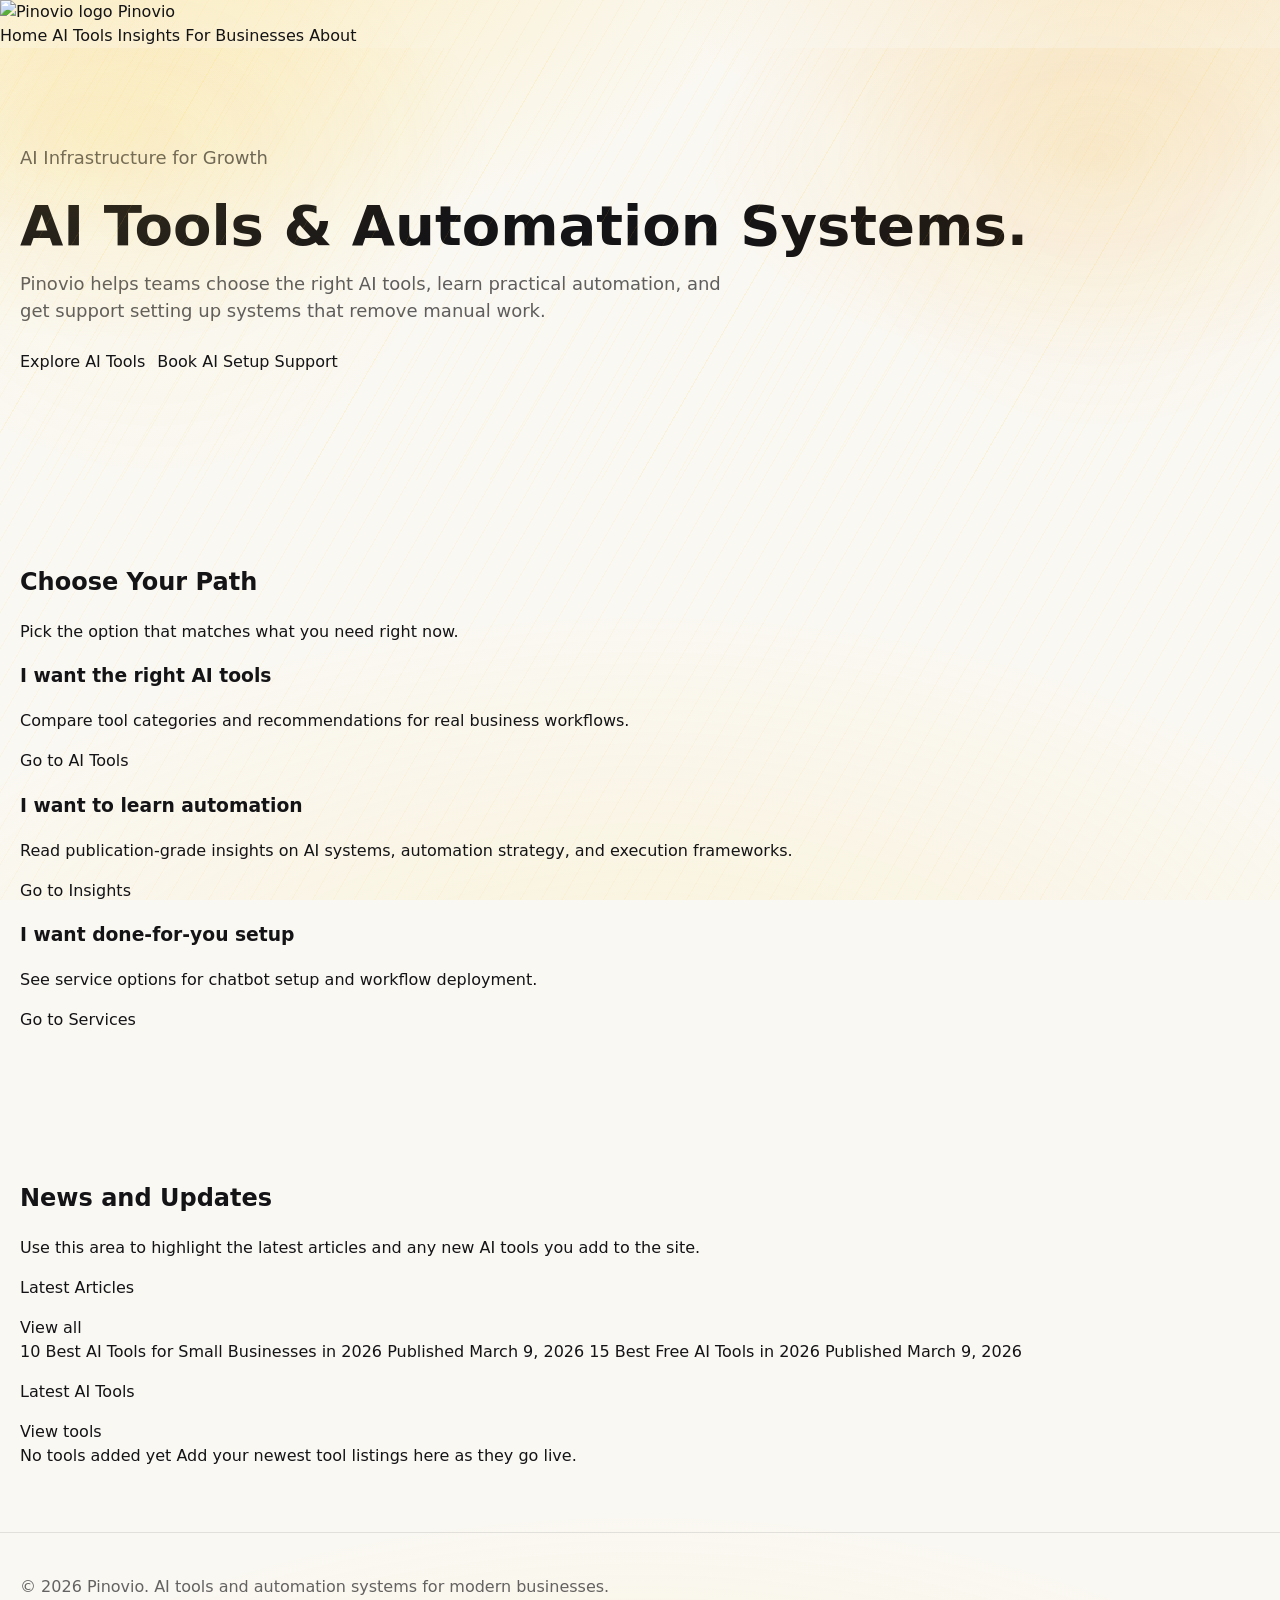
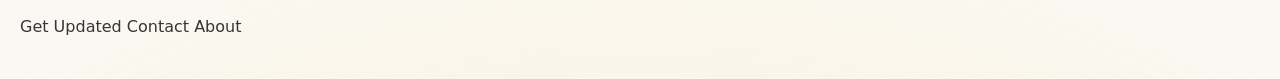
==== index.html @ f47bc54e "slight title change" ====
<!DOCTYPE html>
<html lang="en">
<head>
  <meta charset="UTF-8">
  <meta name="viewport" content="width=device-width, initial-scale=1.0">
  <title>Pinovio | AI Tools &amp; Automation Systems</title>
  <meta name="description" content="Pinovio helps modern businesses deploy AI tools, automation systems, chatbots, and productivity stacks that improve speed, output, and operational performance.">
  <link rel="stylesheet" href="style.css?v=20260309">
</head>
<body>
  <div class="email-modal" aria-hidden="true">
    <div class="modal-card" role="dialog" aria-modal="true" aria-labelledby="signup-title">
      <button class="modal-close" type="button" aria-label="Close email signup">×</button>
      <p class="eyebrow">Get Updates</p>
      <h2 id="signup-title">Get AI tools and automation insights</h2>
      <p class="modal-copy">Short updates on new tools, practical workflows, and implementation playbooks.</p>
      <form class="email-capture-form" novalidate>
        <label for="modal-email">Email</label>
        <div class="email-row">
          <input id="modal-email" name="email" type="email" placeholder="you@example.com" required>
          <button type="submit" class="button button-primary">Join</button>
        </div>
        <p class="email-note" aria-live="polite"></p>
      </form>
    </div>
  </div>

  <header class="site-header">
    <div class="container nav-row">
      <a class="brand" href="index.html" aria-label="Pinovio home">
        <img src="assets/pinovio-logo-header.png" alt="Pinovio logo">
        <span>Pinovio</span>
      </a>
      <nav class="site-nav" aria-label="Primary">
        <a href="index.html" aria-current="page">Home</a>
        <a href="accessories.html">AI Tools</a>
        <a href="insights.html">Insights</a>
        <a href="for-businesses.html">For Businesses</a>
        <a href="about.html">About</a>
      </nav>
    </div>
  </header>

  <main>
    <section class="hero">
      <div class="container hero-layout hero-layout-single">
        <div class="hero-copy">
          <p class="eyebrow">AI Infrastructure for Growth</p>
          <h1>AI Tools &amp; Automation Systems.</h1>
          <p>Pinovio helps teams choose the right AI tools, learn practical automation, and get support setting up systems that remove manual work.</p>
          <div class="hero-actions">
            <a class="button button-primary" href="accessories.html">Explore AI Tools</a>
            <a class="button button-secondary" href="for-businesses.html">Book AI Setup Support</a>
          </div>
        </div>
      </div>
    </section>

    <section class="section">
      <div class="container">
        <h2>Choose Your Path</h2>
        <p class="section-intro">Pick the option that matches what you need right now.</p>
        <div class="decision-grid">
          <article class="card decision-card">
            <h3>I want the right AI tools</h3>
            <p>Compare tool categories and recommendations for real business workflows.</p>
            <a class="button button-secondary" href="accessories.html">Go to AI Tools</a>
          </article>
          <article class="card decision-card">
            <h3>I want to learn automation</h3>
            <p>Read publication-grade insights on AI systems, automation strategy, and execution frameworks.</p>
            <a class="button button-secondary" href="insights.html">Go to Insights</a>
          </article>
          <article class="card decision-card">
            <h3>I want done-for-you setup</h3>
            <p>See service options for chatbot setup and workflow deployment.</p>
            <a class="button button-secondary" href="for-businesses.html">Go to Services</a>
          </article>
        </div>
      </div>
    </section>

    <section class="section section-muted">
      <div class="container">
        <h2>News and Updates</h2>
        <p class="section-intro">Use this area to highlight the latest articles and any new AI tools you add to the site.</p>
        <div class="grid grid-2">
          <article class="card update-card">
            <div class="update-card-header">
              <p class="publication-meta">Latest Articles</p>
              <a href="insights.html">View all</a>
            </div>
            <div class="update-list">
              <a class="update-item" href="best-ai-tools-small-businesses-2026.html">
                <span class="update-title">10 Best AI Tools for Small Businesses in 2026</span>
                <span class="update-meta">Published March 9, 2026</span>
              </a>
              <a class="update-item" href="best-free-ai-tools-2026.html">
                <span class="update-title">15 Best Free AI Tools in 2026</span>
                <span class="update-meta">Published March 9, 2026</span>
              </a>
            </div>
          </article>

          <article class="card update-card">
            <div class="update-card-header">
              <p class="publication-meta">Latest AI Tools</p>
              <a href="accessories.html">View tools</a>
            </div>
            <div class="update-list">
              <div class="update-item update-item-static">
                <span class="update-title">No tools added yet</span>
                <span class="update-meta">Add your newest tool listings here as they go live.</span>
              </div>
            </div>
          </article>
        </div>
      </div>
    </section>

  </main>

  <footer class="site-footer">
    <div class="container footer-row">
      <p>© 2026 Pinovio. AI tools and automation systems for modern businesses.</p>
      <div class="footer-links">
        <a href="#join-updates" data-open-signup>Get Updated</a>
        <a href="contact.html">Contact</a>
        <a href="about.html">About</a>
      </div>
    </div>
  </footer>
  <script>
    (() => {
      const modal = document.querySelector('.email-modal');
      const closeButton = document.querySelector('.modal-close');
      const form = document.querySelector('.email-capture-form');
      const note = form?.querySelector('.email-note');
      const openTriggers = document.querySelectorAll('[data-open-signup]');

      if (!modal || !form) return;

      const openModal = () => {
        modal.classList.add('show');
        modal.setAttribute('aria-hidden', 'false');
        document.body.classList.add('modal-open');
      };

      const closeModal = () => {
        modal.classList.remove('show');
        modal.setAttribute('aria-hidden', 'true');
        document.body.classList.remove('modal-open');
      };

      const openedFromHash = window.location.hash === '#join-updates';
      if (openedFromHash) {
        openModal();
        if (window.history?.replaceState) {
          window.history.replaceState(null, '', window.location.pathname + window.location.search);
        }
      }

      openTriggers.forEach((trigger) => {
        trigger.addEventListener('click', (event) => {
          event.preventDefault();
          openModal();
        });
      });

      closeButton?.addEventListener('click', closeModal);
      modal.addEventListener('click', (event) => {
        if (event.target === modal) closeModal();
      });
      window.addEventListener('keydown', (event) => {
        if (event.key === 'Escape' && modal.classList.contains('show')) closeModal();
      });

      form.addEventListener('submit', async (event) => {
        event.preventDefault();
        const emailInput = form.elements.email;
        const email = emailInput.value.trim();
        const setNote = (text) => {
          if (note) note.textContent = text;
        };
        if (!email) {
          setNote('Please enter your email.');
          return;
        }

        setNote('Submitting...');
        try {
          const response = await fetch('/signup', {
            method: 'POST',
            headers: { 'Content-Type': 'application/json' },
            body: JSON.stringify({ email }),
          });
          if (!response.ok) throw new Error('signup-failed');
          setNote('Thanks. You are on the list.');
          emailInput.value = '';
          setTimeout(closeModal, 700);
        } catch (_) {
          setNote('Could not submit. Please try again.');
        }
      });
    })();
  </script>
</body>
</html>
---- style.css ----
:root {
  --bg: #faf8f2;
  --surface: #ffffff;
  --surface-2: #fff7df;
  --text: #141316;
  --muted: rgba(20, 19, 22, 0.68);
  --line: rgba(20, 19, 22, 0.10);
  --accent: #ffd24a;     /* bright honey yellow */
  --accent-2: #f5a000;   /* warm amber */
  --accent-3: #fff3c2;   /* soft honey glow */
  --shadow: 0 14px 40px rgba(20, 19, 22, 0.12);
  --radius: 16px;
}

* { box-sizing: border-box; }
html, body { height: 100%; }

body {
  margin: 0;
  font-family: ui-sans-serif, system-ui, -apple-system, Segoe UI, Roboto, Helvetica, Arial, "Apple Color Emoji", "Segoe UI Emoji";
  color: var(--text);
  line-height: 1.5;
  background:
    radial-gradient(1100px 620px at 12% -14%, rgba(255, 210, 74, 0.32), transparent 60%),
    radial-gradient(1000px 520px at 92% -10%, rgba(245, 160, 0, 0.18), transparent 55%),
    radial-gradient(1400px 780px at 50% 120%, rgba(255, 210, 74, 0.16), transparent 60%),
    var(--bg);
  background-size: auto, auto, auto, auto;
  background-repeat: no-repeat, no-repeat, repeat;
  background-position: center, 10% -10%, center;
  position: relative;
  overflow-x: hidden;
}

body::after {
  content: "";
  position: fixed;
  inset: 0;
  pointer-events: none;
  background: radial-gradient(circle at 12% 20%, rgba(255, 210, 74, 0.06), transparent 24%),
              radial-gradient(circle at 86% 18%, rgba(245, 160, 0, 0.06), transparent 22%),
              repeating-linear-gradient(120deg, rgba(255, 210, 74, 0.08), rgba(255, 210, 74, 0.08) 1px, transparent 1px, transparent 18px);
  opacity: 0.8;
  z-index: -1;
}

a { color: inherit; text-decoration: none; }
a:hover { text-decoration: underline; }

/* Layout */
section { padding: 64px 20px; }

.modal-open {
  overflow: hidden;
}

.navbar,
.hero,
.features,
.about,
.contact,
footer {
  max-width: none;
  width: 100%;
  margin: 0;
}

/* Navbar */
.navbar {
  position: sticky;
  top: 0;
  z-index: 10;
  display: flex;
  align-items: center;
  justify-content: space-between;
  padding: 16px 20px;
  border-bottom: 1px solid var(--line);
  background: rgba(250, 248, 242, 0.78);
  backdrop-filter: blur(10px);
  box-shadow: 0 12px 28px rgba(20, 19, 22, 0.06);
}

.logo {
  font-weight: 900;
  letter-spacing: 0.6px;
  font-size: 24px;
  display: inline-flex;
  align-items: center;
  gap: 10px;
}

/* Logo image sizing (real logo) */
.logo img {
  height: 86px;
  width: auto;
  display: block;
}

.logo span {
  line-height: 1;
  background: linear-gradient(135deg, var(--accent), var(--accent-2));
  -webkit-background-clip: text;
  color: transparent;
  text-shadow: 0 10px 24px rgba(245, 160, 0, 0.28);
}

.navbar nav {
  display: flex;
  gap: 14px;
}

.navbar nav a {
  color: var(--muted);
  font-weight: 700;
  padding: 10px 12px;
  border-radius: 999px;
  position: relative;
}

.navbar nav a:hover {
  background: rgba(20, 19, 22, 0.05);
  color: var(--text);
  text-decoration: none;
}

.navbar nav a::after {
  content: "";
  position: absolute;
  left: 12px;
  right: 12px;
  bottom: 6px;
  height: 3px;
  border-radius: 999px;
  background: linear-gradient(90deg, var(--accent), var(--accent-2));
  opacity: 0;
  transform: scaleX(0.6);
  transition: opacity 160ms ease, transform 160ms ease;
}

.navbar nav a:hover::after {
  opacity: 1;
  transform: scaleX(1);
}

/* Hero */
.hero {
  padding: 96px 20px 80px;
  position: relative;
  overflow: hidden;
  display: flex;
  flex-direction: column;
  gap: 18px;
}

.home-hero {
  min-height: 100vh;
  justify-content: center;
}

.hero h1 {
  margin: 0 0 14px;
  font-size: clamp(36px, 5vw, 56px);
  line-height: 1.05;
}

.hero p {
  margin: 0 0 26px;
  color: var(--muted);
  font-size: 18px;
  max-width: 62ch;
}

.email-signup {
  background: rgba(255, 255, 255, 0.82);
  border: 1px solid rgba(255, 210, 74, 0.3);
  border-radius: calc(var(--radius) * 1.1);
  padding: 16px 16px 14px;
  box-shadow: 0 12px 32px rgba(20, 19, 22, 0.08);
  margin-bottom: 20px;
  max-width: 560px;
}

.email-signup label {
  display: block;
  font-weight: 800;
  margin-bottom: 8px;
  font-size: 14px;
}

.email-row {
  display: flex;
  gap: 10px;
  align-items: stretch;
}

.email-row input {
  flex: 1;
  border: 1px solid var(--line);
  border-radius: 12px;
  padding: 12px 14px;
  font-size: 15px;
  font-family: inherit;
  background: #fff;
}

.email-row input:focus {
  outline: 2px solid rgba(255, 210, 74, 0.45);
  border-color: rgba(255, 210, 74, 0.45);
}

.email-row button {
  border: none;
  border-radius: 12px;
  padding: 12px 16px;
  font-weight: 800;
  letter-spacing: 0.2px;
  background: linear-gradient(135deg, var(--accent), var(--accent-2));
  color: #1a1200;
  box-shadow: var(--shadow);
  cursor: pointer;
  transition: transform 140ms ease, box-shadow 140ms ease;
}

.email-row button:hover {
  filter: brightness(1.03);
  transform: translateY(-1px);
  box-shadow: 0 16px 36px rgba(245, 160, 0, 0.28);
}

.email-note {
  margin: 8px 0 0;
  font-size: 13px;
  color: var(--muted);
}

/* Modal */
.email-modal {
  position: fixed;
  inset: 0;
  background: rgba(0, 0, 0, 0.38);
  display: none;
  align-items: center;
  justify-content: center;
  padding: 20px;
  z-index: 20;
}

.email-modal.show {
  display: flex;
}

.modal-card {
  position: relative;
  max-width: 520px;
  width: 100%;
  background: rgba(255, 255, 255, 0.95);
  border: 1px solid rgba(255, 210, 74, 0.25);
  border-radius: calc(var(--radius) * 1.2);
  box-shadow: 0 18px 48px rgba(20, 19, 22, 0.16);
  padding: 22px 22px 18px;
  backdrop-filter: blur(6px);
}

.modal-card h2 {
  margin: 0 0 10px;
}

.modal-copy {
  margin: 0 0 16px;
  color: var(--muted);
}

.modal-close {
  position: absolute;
  top: 12px;
  right: 12px;
  border: none;
  background: rgba(20, 19, 22, 0.06);
  width: 32px;
  height: 32px;
  border-radius: 50%;
  cursor: pointer;
  font-size: 18px;
  font-weight: 800;
  color: var(--text);
}

.modal-close:hover {
  background: rgba(20, 19, 22, 0.12);
}

.cta {
  display: inline-flex;
  align-items: center;
  justify-content: center;
  padding: 12px 18px;
  border-radius: 999px;
  font-weight: 900;
  letter-spacing: 0.2px;
  background: linear-gradient(135deg, var(--accent), var(--accent-2));
  color: #1a1200;
  box-shadow: var(--shadow);
  border: 1px solid rgba(20, 19, 22, 0.08);
  position: relative;
  overflow: hidden;
}

.cta:hover {
  text-decoration: none;
  filter: brightness(1.02);
}

.cta::after {
  content: "";
  position: absolute;
  inset: 0;
  background: linear-gradient(120deg, rgba(255, 255, 255, 0.28), transparent 40%, rgba(255, 255, 255, 0.12) 60%, transparent 80%);
  transform: translateX(-120%);
  transition: transform 320ms ease;
}

.cta:hover::after {
  transform: translateX(120%);
}

.ghost {
  display: inline-flex;
  align-items: center;
  justify-content: center;
  padding: 12px 16px;
  border-radius: 999px;
  font-weight: 800;
  letter-spacing: 0.2px;
  border: 1px solid rgba(20, 19, 22, 0.18);
  color: var(--text);
  background: rgba(255, 255, 255, 0.72);
  box-shadow: 0 8px 24px rgba(20, 19, 22, 0.06);
}

.ghost:hover {
  text-decoration: none;
  background: rgba(255, 255, 255, 0.92);
}

.hero-actions {
  display: flex;
  gap: 12px;
  flex-wrap: wrap;
  margin-bottom: 26px;
}

.pill {
  display: inline-flex;
  align-items: center;
  gap: 8px;
  padding: 8px 12px;
  border-radius: 999px;
  font-weight: 800;
  font-size: 13px;
  letter-spacing: 0.3px;
  color: #1f1400;
  background: rgba(255, 210, 74, 0.16);
  border: 1px solid rgba(255, 210, 74, 0.35);
  margin-bottom: 12px;
  box-shadow: 0 10px 28px rgba(20, 19, 22, 0.06);
}

.hero-meta {
  display: grid;
  grid-template-columns: repeat(auto-fit, minmax(240px, 1fr));
  gap: 14px;
}

.meta-card {
  background: rgba(255, 255, 255, 0.84);
  border: 1px solid rgba(255, 210, 74, 0.25);
  border-radius: calc(var(--radius) * 1.1);
  padding: 14px 16px;
  box-shadow: 0 14px 40px rgba(20, 19, 22, 0.08);
  backdrop-filter: blur(4px);
}

.meta-label {
  display: inline-block;
  font-size: 12px;
  text-transform: uppercase;
  letter-spacing: 0.45px;
  color: rgba(20, 19, 22, 0.65);
  margin-bottom: 6px;
}

.meta-card strong {
  display: block;
  font-size: 16px;
  line-height: 1.4;
}

/* Hero background accents */
.hero::before,
.hero::after {
  content: "";
  position: absolute;
  inset: 0;
  pointer-events: none;
}

.hero::before {
  background:
    radial-gradient(720px 380px at 8% 20%, rgba(255, 210, 74, 0.18), transparent 55%),
    radial-gradient(760px 420px at 85% 25%, rgba(245, 160, 0, 0.12), transparent 52%),
    repeating-linear-gradient(120deg, rgba(255, 210, 74, 0.09) 0 1px, transparent 1px 32px);
  opacity: 0.9;
  filter: drop-shadow(0 20px 40px rgba(20, 19, 22, 0.04));
  animation: drift 28s ease-in-out infinite;
}

/* Features */
.features {
  display: grid;
  grid-template-columns: repeat(3, minmax(0, 1fr));
  gap: 16px;
  padding-top: 24px;
}

.feature {
  background: rgba(255, 255, 255, 0.82);
  border: 1px solid rgba(255, 210, 74, 0.25);
  border-radius: var(--radius);
  padding: 18px;
  box-shadow: 0 10px 28px rgba(20, 19, 22, 0.08);
  position: relative;
  overflow: hidden;
  backdrop-filter: blur(4px);
}

.feature::before {
  content: "";
  position: absolute;
  inset: -40% auto auto -40%;
  width: 120px;
  height: 120px;
  background: radial-gradient(circle, rgba(255, 210, 74, 0.28), transparent 60%);
  transform: rotate(-12deg);
}

.feature::after {
  content: "";
  position: absolute;
  inset: auto -40% -40% auto;
  width: 120px;
  height: 120px;
  background: radial-gradient(circle, rgba(245, 160, 0, 0.18), transparent 62%);
  transform: rotate(8deg);
}

.feature h3 {
  margin: 0 0 8px;
  font-size: 18px;
}

.feature p {
  margin: 0;
  color: var(--muted);
}

/* About + Contact */
.about, .contact {
  background: rgba(255, 247, 223, 0.65);
  border: 1px solid rgba(255, 210, 74, 0.22);
  border-radius: var(--radius);
  padding: 28px 20px;
  box-shadow: 0 10px 28px rgba(20, 19, 22, 0.06);
  position: relative;
  overflow: hidden;
}

.about h2, .contact h2 {
  margin: 0 0 10px;
  font-size: 22px;
}

.about p, .contact p {
  margin: 0;
  color: var(--muted);
}

.about h3 {
  margin: 10px 0 8px;
  font-size: 18px;
}

.about-checklist {
  margin: 0;
  padding: 0;
  list-style: none;
  display: grid;
  gap: 10px;
}

.about-checklist li {
  position: relative;
  padding-left: 16px;
  color: var(--muted);
}

.about-checklist li::before {
  content: "•";
  position: absolute;
  left: 0;
  top: 0;
  color: var(--accent);
  font-weight: 900;
}

.contact a {
  font-weight: 800;
}

.about::before,
.contact::before {
  content: "";
  position: absolute;
  inset: 12px 12px auto auto;
  width: 120px;
  height: 120px;
  background: radial-gradient(circle at 30% 30%, rgba(255, 210, 74, 0.18), transparent 60%);
  filter: blur(1px);
  z-index: 0;
}

.about > *,
.contact > * {
  position: relative;
  z-index: 1;
}

/* Footer */
footer {
  padding: 26px 20px 40px;
  border-top: 1px solid var(--line);
  color: rgba(20, 19, 22, 0.65);
}

footer a {
  color: rgba(20, 19, 22, 0.85);
}

/* Responsive */
@media (max-width: 860px) {
  .features { grid-template-columns: 1fr; }
  .navbar nav { gap: 8px; }
  .navbar nav a { padding: 10px 10px; }
  .home-hero { min-height: auto; }
  .email-row { flex-direction: column; }
  .email-row button { width: 100%; }
}

@media (max-width: 520px) {
  .navbar {
    flex-direction: column;
    align-items: flex-start;
    gap: 10px;
  }
}

@keyframes drift {
  0% { transform: translate3d(0, 0, 0); }
  50% { transform: translate3d(-6px, 10px, 0); }
  100% { transform: translate3d(6px, -8px, 0); }
}
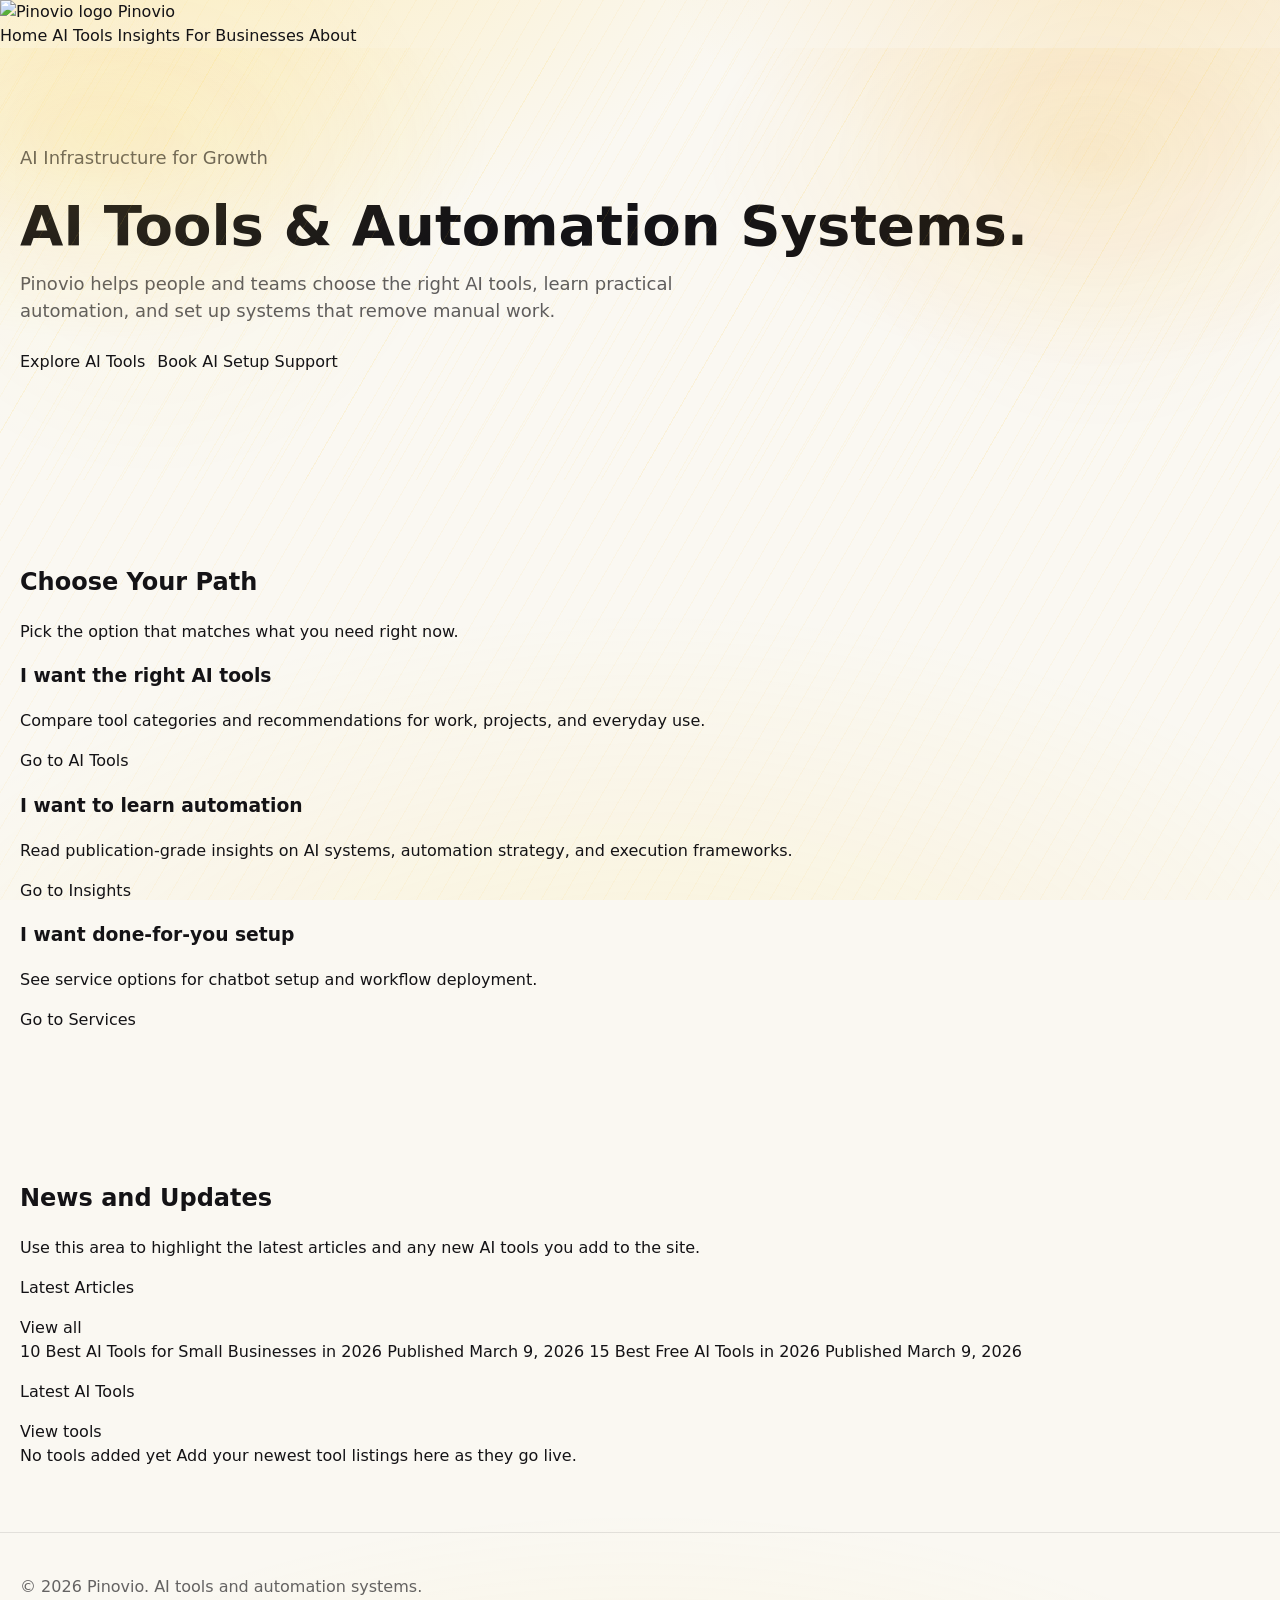
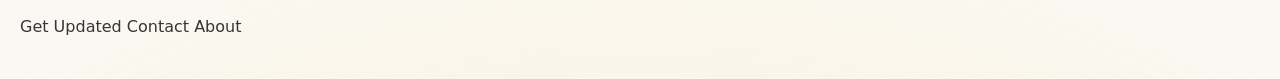
==== commit ef1200be: "First Claude switchover improvement" ====
--- a/index.html
+++ b/index.html
@@ -4,8 +4,17 @@
   <meta charset="UTF-8">
   <meta name="viewport" content="width=device-width, initial-scale=1.0">
   <title>Pinovio | AI Tools &amp; Automation Systems</title>
-  <meta name="description" content="Pinovio helps modern businesses deploy AI tools, automation systems, chatbots, and productivity stacks that improve speed, output, and operational performance.">
+  <meta name="description" content="Pinovio helps people discover AI tools, automation systems, chatbots, and productivity stacks that improve speed, output, and operational performance.">
   <link rel="stylesheet" href="style.css?v=20260309">
+  <link rel="icon" href="assets/pinovio-logo-header.png" type="image/png">
+  <meta property="og:type" content="website">
+  <meta property="og:title" content="Pinovio | AI Tools &amp; Automation Systems">
+  <meta property="og:description" content="Pinovio helps people discover AI tools, automation systems, chatbots, and productivity stacks that improve speed, output, and operational performance.">
+  <meta property="og:url" content="https://www.pinovio.com/">
+  <meta property="og:image" content="https://www.pinovio.com/assets/pinovio-logo-header.png">
+  <meta name="twitter:card" content="summary">
+  <meta name="twitter:title" content="Pinovio | AI Tools &amp; Automation Systems">
+  <meta name="twitter:description" content="Pinovio helps people discover AI tools, automation systems, chatbots, and productivity stacks that improve speed, output, and operational performance.">
 </head>
 <body>
   <div class="email-modal" aria-hidden="true">
@@ -47,7 +56,7 @@
         <div class="hero-copy">
           <p class="eyebrow">AI Infrastructure for Growth</p>
           <h1>AI Tools &amp; Automation Systems.</h1>
-          <p>Pinovio helps teams choose the right AI tools, learn practical automation, and get support setting up systems that remove manual work.</p>
+          <p>Pinovio helps people and teams choose the right AI tools, learn practical automation, and set up systems that remove manual work.</p>
           <div class="hero-actions">
             <a class="button button-primary" href="accessories.html">Explore AI Tools</a>
             <a class="button button-secondary" href="for-businesses.html">Book AI Setup Support</a>
@@ -63,7 +72,7 @@
         <div class="decision-grid">
           <article class="card decision-card">
             <h3>I want the right AI tools</h3>
-            <p>Compare tool categories and recommendations for real business workflows.</p>
+            <p>Compare tool categories and recommendations for work, projects, and everyday use.</p>
             <a class="button button-secondary" href="accessories.html">Go to AI Tools</a>
           </article>
           <article class="card decision-card">
@@ -122,7 +131,7 @@
 
   <footer class="site-footer">
     <div class="container footer-row">
-      <p>© 2026 Pinovio. AI tools and automation systems for modern businesses.</p>
+      <p>© 2026 Pinovio. AI tools and automation systems.</p>
       <div class="footer-links">
         <a href="#join-updates" data-open-signup>Get Updated</a>
         <a href="contact.html">Contact</a>
@@ -187,20 +196,11 @@
           return;
         }
 
-        setNote('Submitting...');
-        try {
-          const response = await fetch('/signup', {
-            method: 'POST',
-            headers: { 'Content-Type': 'application/json' },
-            body: JSON.stringify({ email }),
-          });
-          if (!response.ok) throw new Error('signup-failed');
-          setNote('Thanks. You are on the list.');
-          emailInput.value = '';
-          setTimeout(closeModal, 700);
-        } catch (_) {
-          setNote('Could not submit. Please try again.');
-        }
+        // TODO: Replace this with your email service (Beehiiv, ConvertKit, Mailchimp, or Formspree)
+        // Example with Formspree: fetch('https://formspree.io/f/YOUR_FORM_ID', { method: 'POST', ... })
+        setNote('Thanks. You are on the list.');
+        emailInput.value = '';
+        setTimeout(closeModal, 700);
       });
     })();
   </script>
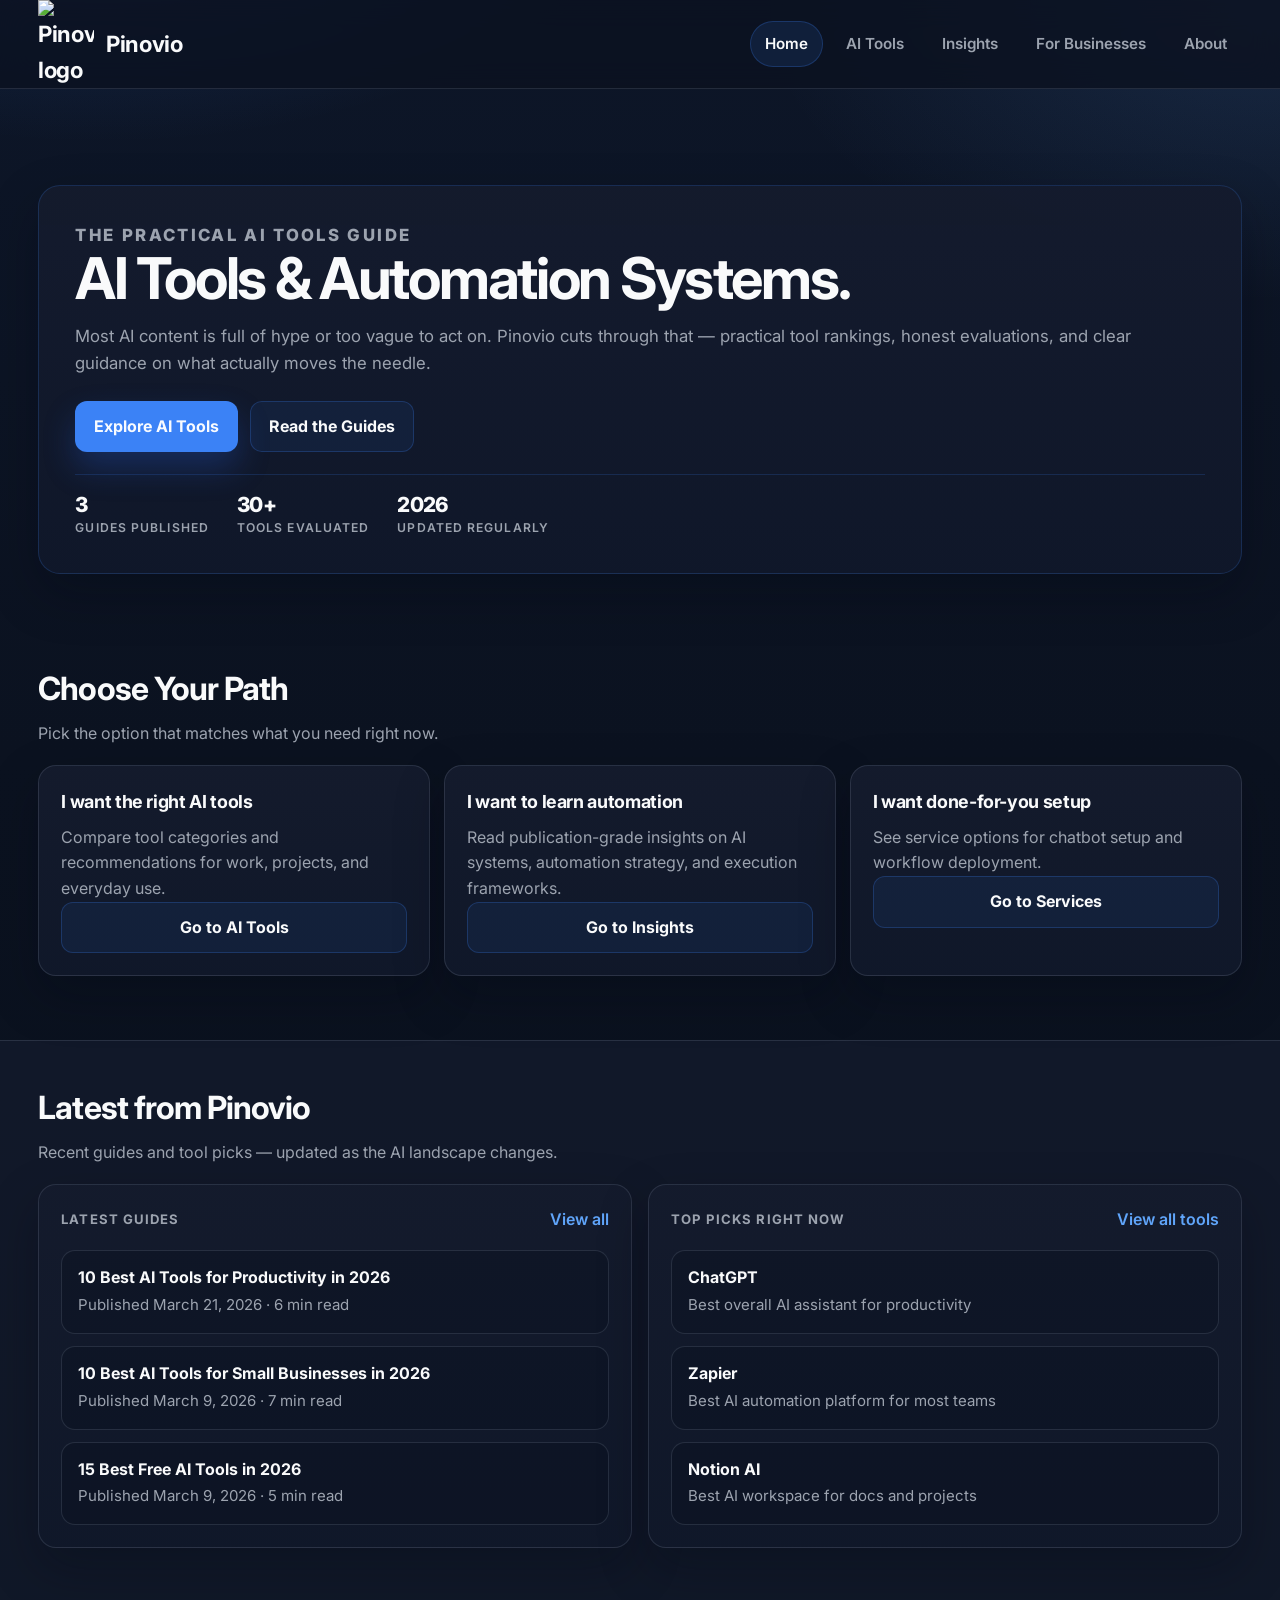
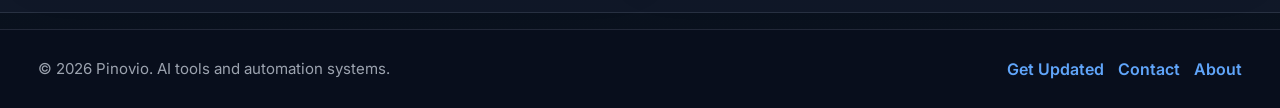
==== commit 289a0a26: "article ranking modification" ====
--- a/index.html
+++ b/index.html
@@ -54,12 +54,26 @@
     <section class="hero">
       <div class="container hero-layout hero-layout-single">
         <div class="hero-copy">
-          <p class="eyebrow">AI Infrastructure for Growth</p>
+          <p class="eyebrow">The Practical AI Tools Guide</p>
           <h1>AI Tools &amp; Automation Systems.</h1>
-          <p>Pinovio helps people and teams choose the right AI tools, learn practical automation, and set up systems that remove manual work.</p>
+          <p>Most AI content is full of hype or too vague to act on. Pinovio cuts through that — practical tool rankings, honest evaluations, and clear guidance on what actually moves the needle.</p>
           <div class="hero-actions">
             <a class="button button-primary" href="accessories.html">Explore AI Tools</a>
-            <a class="button button-secondary" href="for-businesses.html">Book AI Setup Support</a>
+            <a class="button button-secondary" href="insights.html">Read the Guides</a>
+          </div>
+          <div class="stat-bar">
+            <div class="stat-item">
+              <span class="stat-number">3</span>
+              <span class="stat-label">Guides Published</span>
+            </div>
+            <div class="stat-item">
+              <span class="stat-number">30+</span>
+              <span class="stat-label">Tools Evaluated</span>
+            </div>
+            <div class="stat-item">
+              <span class="stat-number">2026</span>
+              <span class="stat-label">Updated Regularly</span>
+            </div>
           </div>
         </div>
       </div>
@@ -91,36 +105,48 @@
 
     <section class="section section-muted">
       <div class="container">
-        <h2>News and Updates</h2>
-        <p class="section-intro">Use this area to highlight the latest articles and any new AI tools you add to the site.</p>
+        <h2>Latest from Pinovio</h2>
+        <p class="section-intro">Recent guides and tool picks — updated as the AI landscape changes.</p>
         <div class="grid grid-2">
           <article class="card update-card">
             <div class="update-card-header">
-              <p class="publication-meta">Latest Articles</p>
+              <p class="publication-meta">Latest Guides</p>
               <a href="insights.html">View all</a>
             </div>
             <div class="update-list">
+              <a class="update-item" href="best-ai-tools-productivity-2026.html">
+                <span class="update-title">10 Best AI Tools for Productivity in 2026</span>
+                <span class="update-meta">Published March 21, 2026 · 6 min read</span>
+              </a>
               <a class="update-item" href="best-ai-tools-small-businesses-2026.html">
                 <span class="update-title">10 Best AI Tools for Small Businesses in 2026</span>
-                <span class="update-meta">Published March 9, 2026</span>
+                <span class="update-meta">Published March 9, 2026 · 7 min read</span>
               </a>
               <a class="update-item" href="best-free-ai-tools-2026.html">
                 <span class="update-title">15 Best Free AI Tools in 2026</span>
-                <span class="update-meta">Published March 9, 2026</span>
+                <span class="update-meta">Published March 9, 2026 · 5 min read</span>
               </a>
             </div>
           </article>
 
           <article class="card update-card">
             <div class="update-card-header">
-              <p class="publication-meta">Latest AI Tools</p>
-              <a href="accessories.html">View tools</a>
+              <p class="publication-meta">Top Picks Right Now</p>
+              <a href="accessories.html">View all tools</a>
             </div>
             <div class="update-list">
-              <div class="update-item update-item-static">
-                <span class="update-title">No tools added yet</span>
-                <span class="update-meta">Add your newest tool listings here as they go live.</span>
-              </div>
+              <a class="update-item" href="accessories.html#chatgpt">
+                <span class="update-title">ChatGPT</span>
+                <span class="update-meta">Best overall AI assistant for productivity</span>
+              </a>
+              <a class="update-item" href="accessories.html#zapier">
+                <span class="update-title">Zapier</span>
+                <span class="update-meta">Best AI automation platform for most teams</span>
+              </a>
+              <a class="update-item" href="accessories.html#notion">
+                <span class="update-title">Notion AI</span>
+                <span class="update-meta">Best AI workspace for docs and projects</span>
+              </a>
             </div>
           </article>
         </div>
--- a/style.css
+++ b/style.css
@@ -1,248 +1,290 @@
+@import url('https://fonts.googleapis.com/css2?family=Inter:wght@400;500;600;700;800&display=swap');
+
 :root {
-  --bg: #faf8f2;
-  --surface: #ffffff;
-  --surface-2: #fff7df;
-  --text: #141316;
-  --muted: rgba(20, 19, 22, 0.68);
-  --line: rgba(20, 19, 22, 0.10);
-  --accent: #ffd24a;     /* bright honey yellow */
-  --accent-2: #f5a000;   /* warm amber */
-  --accent-3: #fff3c2;   /* soft honey glow */
-  --shadow: 0 14px 40px rgba(20, 19, 22, 0.12);
-  --radius: 16px;
-}
-
-* { box-sizing: border-box; }
-html, body { height: 100%; }
-
+  --bg: #0b1220;
+  --surface: #141b2d;
+  --surface-alt: #10182a;
+  --surface-soft: rgba(59, 130, 246, 0.12);
+  --text: #f9fafb;
+  --muted: #9ca3af;
+  --line: rgba(148, 163, 184, 0.18);
+  --accent: #3b82f6;
+  --accent-strong: #60a5fa;
+  --accent-deep: #2563eb;
+  --ring: rgba(59, 130, 246, 0.32);
+  --radius: 18px;
+  --shadow-sm: 0 20px 50px rgba(3, 7, 18, 0.28);
+  --shadow-md: 0 28px 68px rgba(3, 7, 18, 0.38);
+}
+
+* {
+  box-sizing: border-box;
+}
+
+html,
 body {
   margin: 0;
-  font-family: ui-sans-serif, system-ui, -apple-system, Segoe UI, Roboto, Helvetica, Arial, "Apple Color Emoji", "Segoe UI Emoji";
-  color: var(--text);
-  line-height: 1.5;
+  padding: 0;
+}
+
+body {
+  font-family: 'Inter', 'Segoe UI', sans-serif;
+  color: var(--text);
   background:
-    radial-gradient(1100px 620px at 12% -14%, rgba(255, 210, 74, 0.32), transparent 60%),
-    radial-gradient(1000px 520px at 92% -10%, rgba(245, 160, 0, 0.18), transparent 55%),
-    radial-gradient(1400px 780px at 50% 120%, rgba(255, 210, 74, 0.16), transparent 60%),
-    var(--bg);
-  background-size: auto, auto, auto, auto;
-  background-repeat: no-repeat, no-repeat, repeat;
-  background-position: center, 10% -10%, center;
-  position: relative;
-  overflow-x: hidden;
-}
-
-body::after {
-  content: "";
-  position: fixed;
-  inset: 0;
-  pointer-events: none;
-  background: radial-gradient(circle at 12% 20%, rgba(255, 210, 74, 0.06), transparent 24%),
-              radial-gradient(circle at 86% 18%, rgba(245, 160, 0, 0.06), transparent 22%),
-              repeating-linear-gradient(120deg, rgba(255, 210, 74, 0.08), rgba(255, 210, 74, 0.08) 1px, transparent 1px, transparent 18px);
-  opacity: 0.8;
-  z-index: -1;
-}
-
-a { color: inherit; text-decoration: none; }
-a:hover { text-decoration: underline; }
-
-/* Layout */
-section { padding: 64px 20px; }
-
-.modal-open {
+    radial-gradient(980px 580px at 8% -12%, rgba(59, 130, 246, 0.26), transparent 60%),
+    radial-gradient(900px 520px at 100% 0%, rgba(96, 165, 250, 0.14), transparent 58%),
+    linear-gradient(180deg, #0d1628 0%, #0b1220 44%, #09111d 100%);
+  line-height: 1.6;
+  color-scheme: dark;
+}
+
+body.modal-open {
   overflow: hidden;
 }
 
-.navbar,
-.hero,
-.features,
-.about,
-.contact,
-footer {
+::selection {
+  background: rgba(59, 130, 246, 0.28);
+  color: var(--text);
+}
+
+a {
+  color: var(--accent);
+  text-decoration: none;
+  transition: color 0.18s ease, background-color 0.18s ease, border-color 0.18s ease, transform 0.18s ease, box-shadow 0.18s ease;
+}
+
+a:hover {
+  color: var(--accent-strong);
+  text-decoration: none;
+}
+
+button,
+.button,
+input[type='button'],
+input[type='submit'],
+input[type='reset'],
+[role='button'] {
+  cursor: pointer;
+}
+
+.container {
+  width: 100%;
   max-width: none;
-  width: 100%;
-  margin: 0;
-}
-
-/* Navbar */
-.navbar {
+  margin: 0;
+  padding-inline: clamp(20px, 3vw, 48px);
+}
+
+.site-header {
   position: sticky;
   top: 0;
-  z-index: 10;
+  z-index: 12;
+  backdrop-filter: blur(14px);
+  background: rgba(11, 18, 32, 0.82);
+  border-bottom: 1px solid var(--line);
+}
+
+.nav-row {
   display: flex;
   align-items: center;
   justify-content: space-between;
-  padding: 16px 20px;
-  border-bottom: 1px solid var(--line);
-  background: rgba(250, 248, 242, 0.78);
-  backdrop-filter: blur(10px);
-  box-shadow: 0 12px 28px rgba(20, 19, 22, 0.06);
-}
-
-.logo {
-  font-weight: 900;
-  letter-spacing: 0.6px;
-  font-size: 24px;
+  gap: 16px;
+  min-height: 88px;
+}
+
+.brand {
   display: inline-flex;
   align-items: center;
-  gap: 10px;
-}
-
-/* Logo image sizing (real logo) */
-.logo img {
-  height: 86px;
-  width: auto;
+  gap: 12px;
+  font-family: 'Inter', 'Segoe UI', sans-serif;
+  font-weight: 700;
+  font-size: 1.4rem;
+  letter-spacing: -0.02em;
+  color: var(--text);
+}
+
+.brand img {
+  width: 56px;
+  height: auto;
   display: block;
-}
-
-.logo span {
-  line-height: 1;
-  background: linear-gradient(135deg, var(--accent), var(--accent-2));
-  -webkit-background-clip: text;
-  color: transparent;
-  text-shadow: 0 10px 24px rgba(245, 160, 0, 0.28);
-}
-
-.navbar nav {
-  display: flex;
-  gap: 14px;
-}
-
-.navbar nav a {
-  color: var(--muted);
-  font-weight: 700;
-  padding: 10px 12px;
+  filter: none;
+}
+
+.site-nav {
+  display: flex;
+  align-items: center;
+  gap: 8px;
+  flex-wrap: wrap;
+  justify-content: flex-end;
+}
+
+.site-nav a {
+  padding: 10px 14px;
   border-radius: 999px;
-  position: relative;
-}
-
-.navbar nav a:hover {
-  background: rgba(20, 19, 22, 0.05);
-  color: var(--text);
-  text-decoration: none;
-}
-
-.navbar nav a::after {
-  content: "";
-  position: absolute;
-  left: 12px;
-  right: 12px;
-  bottom: 6px;
-  height: 3px;
-  border-radius: 999px;
-  background: linear-gradient(90deg, var(--accent), var(--accent-2));
-  opacity: 0;
-  transform: scaleX(0.6);
-  transition: opacity 160ms ease, transform 160ms ease;
-}
-
-.navbar nav a:hover::after {
-  opacity: 1;
-  transform: scaleX(1);
-}
-
-/* Hero */
+  color: var(--muted);
+  font-weight: 600;
+  font-size: 0.95rem;
+  border: 1px solid transparent;
+}
+
+.site-nav a:hover,
+.site-nav a[aria-current='page'] {
+  color: var(--text);
+  background: var(--surface-soft);
+  border-color: rgba(59, 130, 246, 0.24);
+}
+
 .hero {
-  padding: 96px 20px 80px;
-  position: relative;
-  overflow: hidden;
-  display: flex;
-  flex-direction: column;
-  gap: 18px;
-}
-
-.home-hero {
-  min-height: 100vh;
-  justify-content: center;
+  padding: 96px 0 56px;
+}
+
+.hero-compact {
+  padding-top: 72px;
+}
+
+.hero-layout {
+  display: grid;
+  grid-template-columns: minmax(0, 1.2fr) minmax(0, 0.8fr);
+  gap: 24px;
+  align-items: stretch;
+}
+
+.hero-layout-single {
+  grid-template-columns: minmax(0, 1fr);
+}
+
+.hero-layout > :only-child {
+  grid-column: 1 / -1;
+}
+
+.hero-copy {
+  background:
+    linear-gradient(180deg, rgba(20, 27, 45, 0.98) 0%, rgba(16, 24, 42, 0.96) 100%);
+  border: 1px solid rgba(59, 130, 246, 0.2);
+  border-radius: calc(var(--radius) + 4px);
+  padding: 36px;
+  box-shadow: var(--shadow-sm);
+}
+
+.eyebrow {
+  margin: 0 0 12px;
+  font-weight: 800;
+  font-size: 0.78rem;
+  letter-spacing: 0.14em;
+  text-transform: uppercase;
+  color: var(--accent-strong);
 }
 
 .hero h1 {
   margin: 0 0 14px;
-  font-size: clamp(36px, 5vw, 56px);
-  line-height: 1.05;
+  font-family: 'Inter', 'Segoe UI', sans-serif;
+  font-size: clamp(2.2rem, 4.8vw, 3.6rem);
+  line-height: 1.04;
+  letter-spacing: -0.04em;
 }
 
 .hero p {
-  margin: 0 0 26px;
-  color: var(--muted);
-  font-size: 18px;
-  max-width: 62ch;
-}
-
-.email-signup {
-  background: rgba(255, 255, 255, 0.82);
-  border: 1px solid rgba(255, 210, 74, 0.3);
-  border-radius: calc(var(--radius) * 1.1);
-  padding: 16px 16px 14px;
-  box-shadow: 0 12px 32px rgba(20, 19, 22, 0.08);
-  margin-bottom: 20px;
-  max-width: 560px;
-}
-
-.email-signup label {
-  display: block;
-  font-weight: 800;
-  margin-bottom: 8px;
-  font-size: 14px;
-}
-
-.email-row {
-  display: flex;
+  margin: 0;
+  color: var(--muted);
+  font-size: 1.05rem;
+}
+
+.hero-panel {
+  background:
+    linear-gradient(180deg, rgba(20, 27, 45, 0.94) 0%, rgba(16, 24, 42, 0.94) 100%);
+  border: 1px solid rgba(59, 130, 246, 0.18);
+  border-radius: calc(var(--radius) + 4px);
+  padding: 28px;
+  box-shadow: var(--shadow-sm);
+}
+
+.hero-panel h2 {
+  margin: 0 0 12px;
+  font-family: 'Inter', 'Segoe UI', sans-serif;
+  font-size: 1.2rem;
+}
+
+.hero-panel ul {
+  margin: 0;
+  padding: 0;
+  list-style: none;
+  display: grid;
   gap: 10px;
-  align-items: stretch;
-}
-
-.email-row input {
-  flex: 1;
-  border: 1px solid var(--line);
+}
+
+.hero-panel li {
+  color: var(--muted);
+  position: relative;
+  padding-left: 18px;
+}
+
+.hero-panel li::before {
+  content: '';
+  position: absolute;
+  left: 0;
+  top: 10px;
+  width: 8px;
+  height: 8px;
+  border-radius: 50%;
+  background: var(--accent);
+  box-shadow: 0 0 0 6px rgba(59, 130, 246, 0.12);
+}
+
+.hero-actions {
+  display: flex;
+  gap: 12px;
+  margin-top: 24px;
+  flex-wrap: wrap;
+}
+
+.button {
+  display: inline-flex;
+  align-items: center;
+  justify-content: center;
+  padding: 12px 18px;
   border-radius: 12px;
-  padding: 12px 14px;
-  font-size: 15px;
-  font-family: inherit;
-  background: #fff;
-}
-
-.email-row input:focus {
-  outline: 2px solid rgba(255, 210, 74, 0.45);
-  border-color: rgba(255, 210, 74, 0.45);
-}
-
-.email-row button {
-  border: none;
-  border-radius: 12px;
-  padding: 12px 16px;
-  font-weight: 800;
-  letter-spacing: 0.2px;
-  background: linear-gradient(135deg, var(--accent), var(--accent-2));
-  color: #1a1200;
-  box-shadow: var(--shadow);
-  cursor: pointer;
-  transition: transform 140ms ease, box-shadow 140ms ease;
-}
-
-.email-row button:hover {
-  filter: brightness(1.03);
+  font-weight: 700;
+  border: 1px solid transparent;
+  transition: transform 0.18s ease, box-shadow 0.18s ease, background-color 0.18s ease, border-color 0.18s ease, color 0.18s ease;
+}
+
+.button:hover {
+  text-decoration: none;
   transform: translateY(-1px);
-  box-shadow: 0 16px 36px rgba(245, 160, 0, 0.28);
-}
-
-.email-note {
-  margin: 8px 0 0;
-  font-size: 13px;
-  color: var(--muted);
-}
-
-/* Modal */
+}
+
+.button-primary {
+  background: var(--accent);
+  color: #f8fbff;
+  box-shadow: 0 16px 32px rgba(37, 99, 235, 0.26);
+}
+
+.button-primary:hover {
+  background: var(--accent-deep);
+  color: #f8fbff;
+  box-shadow: 0 20px 40px rgba(37, 99, 235, 0.3);
+}
+
+.button-secondary {
+  background: rgba(59, 130, 246, 0.08);
+  color: var(--text);
+  border-color: rgba(59, 130, 246, 0.24);
+}
+
+.button-secondary:hover {
+  background: rgba(59, 130, 246, 0.16);
+  color: var(--text);
+  border-color: rgba(96, 165, 250, 0.34);
+}
+
 .email-modal {
   position: fixed;
   inset: 0;
-  background: rgba(0, 0, 0, 0.38);
+  z-index: 30;
   display: none;
   align-items: center;
   justify-content: center;
   padding: 20px;
-  z-index: 20;
+  background: rgba(2, 6, 23, 0.72);
 }
 
 .email-modal.show {
@@ -250,321 +292,523 @@
 }
 
 .modal-card {
+  width: min(560px, 100%);
+  background: linear-gradient(180deg, rgba(20, 27, 45, 1) 0%, rgba(16, 24, 42, 1) 100%);
+  border: 1px solid rgba(59, 130, 246, 0.22);
+  border-radius: calc(var(--radius) + 6px);
+  padding: 24px;
   position: relative;
-  max-width: 520px;
-  width: 100%;
-  background: rgba(255, 255, 255, 0.95);
-  border: 1px solid rgba(255, 210, 74, 0.25);
-  border-radius: calc(var(--radius) * 1.2);
-  box-shadow: 0 18px 48px rgba(20, 19, 22, 0.16);
-  padding: 22px 22px 18px;
-  backdrop-filter: blur(6px);
+  box-shadow: var(--shadow-md);
 }
 
 .modal-card h2 {
   margin: 0 0 10px;
+  font-size: clamp(1.45rem, 2.6vw, 1.9rem);
+  line-height: 1.15;
 }
 
 .modal-copy {
-  margin: 0 0 16px;
+  margin: 0 0 14px;
   color: var(--muted);
 }
 
 .modal-close {
   position: absolute;
-  top: 12px;
-  right: 12px;
-  border: none;
-  background: rgba(20, 19, 22, 0.06);
-  width: 32px;
-  height: 32px;
+  top: 10px;
+  right: 10px;
+  width: 34px;
+  height: 34px;
+  border: 1px solid var(--line);
   border-radius: 50%;
-  cursor: pointer;
-  font-size: 18px;
-  font-weight: 800;
-  color: var(--text);
-}
-
-.modal-close:hover {
-  background: rgba(20, 19, 22, 0.12);
-}
-
-.cta {
+  background: var(--surface-alt);
+  color: var(--text);
+  font-size: 1.1rem;
+  font-weight: 700;
+}
+
+.email-capture-form label {
+  display: block;
+  margin-bottom: 6px;
+  font-weight: 600;
+  font-size: 0.94rem;
+}
+
+.email-row {
+  display: flex;
+  gap: 10px;
+}
+
+.email-row input {
+  flex: 1;
+  min-height: 46px;
+  border: 1px solid var(--line);
+  border-radius: 12px;
+  padding: 10px 12px;
+  font: inherit;
+  color: var(--text);
+  background: rgba(11, 18, 32, 0.88);
+}
+
+.email-row input::placeholder {
+  color: var(--muted);
+}
+
+.email-row input:focus {
+  outline: 2px solid var(--ring);
+  border-color: rgba(96, 165, 250, 0.38);
+}
+
+.email-note {
+  min-height: 20px;
+  margin: 8px 0 0;
+  font-size: 0.9rem;
+  color: var(--muted);
+}
+
+.section {
+  padding: 40px 0 64px;
+}
+
+.section-muted {
+  padding-top: 48px;
+  background: rgba(20, 27, 45, 0.72);
+  border-top: 1px solid var(--line);
+  border-bottom: 1px solid var(--line);
+}
+
+.section h2 {
+  margin: 0 0 14px;
+  font-family: 'Inter', 'Segoe UI', sans-serif;
+  font-size: clamp(1.5rem, 2.5vw, 2.05rem);
+  line-height: 1.16;
+  letter-spacing: -0.03em;
+}
+
+.section-intro {
+  margin: 0 0 18px;
+  color: var(--muted);
+  max-width: 70ch;
+}
+
+.grid {
+  display: grid;
+  gap: 16px;
+}
+
+.grid-2 {
+  grid-template-columns: repeat(2, minmax(0, 1fr));
+}
+
+.grid-3 {
+  grid-template-columns: repeat(3, minmax(0, 1fr));
+}
+
+.card {
+  background: linear-gradient(180deg, rgba(20, 27, 45, 0.98) 0%, rgba(16, 24, 42, 0.98) 100%);
+  border: 1px solid var(--line);
+  border-radius: var(--radius);
+  padding: 22px;
+  box-shadow: var(--shadow-sm);
+}
+
+.decision-grid {
+  display: grid;
+  grid-template-columns: repeat(3, minmax(0, 1fr));
+  gap: 14px;
+}
+
+.decision-card h3 {
+  margin: 0 0 6px;
+}
+
+.decision-card p {
+  margin: 0 0 14px;
+}
+
+.decision-card .button {
+  width: 100%;
+}
+
+.card h3 {
+  margin: 0 0 8px;
+  font-family: 'Inter', 'Segoe UI', sans-serif;
+  font-size: 1.12rem;
+  letter-spacing: -0.02em;
+}
+
+.card p {
+  margin: 0;
+  color: var(--muted);
+}
+
+.publication-grid {
+  display: grid;
+  grid-template-columns: repeat(2, minmax(0, 1fr));
+  gap: 16px;
+}
+
+.publication-card {
+  display: flex;
+  flex-direction: column;
+  gap: 10px;
+}
+
+.update-card {
+  display: flex;
+  flex-direction: column;
+  gap: 18px;
+}
+
+.update-card-header {
+  display: flex;
+  align-items: center;
+  justify-content: space-between;
+  gap: 12px;
+}
+
+.update-card-header .publication-meta {
+  margin: 0;
+}
+
+.update-card-header a {
+  color: var(--accent-strong);
+  font-weight: 600;
+}
+
+.update-list {
+  display: grid;
+  gap: 12px;
+}
+
+.update-item {
+  display: flex;
+  flex-direction: column;
+  gap: 4px;
+  padding: 16px;
+  border-radius: 14px;
+  border: 1px solid var(--line);
+  background: rgba(11, 18, 32, 0.42);
+  color: var(--text);
+}
+
+.update-item:hover {
+  border-color: rgba(96, 165, 250, 0.34);
+  background: rgba(59, 130, 246, 0.08);
+  color: var(--text);
+}
+
+.update-item-static:hover {
+  border-color: var(--line);
+  background: rgba(11, 18, 32, 0.42);
+}
+
+.update-title {
+  font-weight: 700;
+  line-height: 1.35;
+}
+
+.update-meta {
+  color: var(--muted);
+  font-size: 0.94rem;
+}
+
+.publication-card a {
+  color: inherit;
+}
+
+.publication-card a:hover {
+  color: var(--accent-strong);
+}
+
+.publication-card h3 {
+  margin: 0;
+  font-size: 1.1rem;
+  line-height: 1.35;
+}
+
+.publication-meta {
+  margin: 0;
+  font-size: 0.82rem;
+  font-weight: 700;
+  letter-spacing: 0.08em;
+  text-transform: uppercase;
+  color: var(--accent-strong);
+}
+
+.tag-list {
+  display: flex;
+  flex-wrap: wrap;
+  gap: 8px;
+  margin-top: 2px;
+}
+
+.tag {
   display: inline-flex;
   align-items: center;
-  justify-content: center;
-  padding: 12px 18px;
+  min-height: 28px;
+  padding: 4px 10px;
   border-radius: 999px;
-  font-weight: 900;
-  letter-spacing: 0.2px;
-  background: linear-gradient(135deg, var(--accent), var(--accent-2));
-  color: #1a1200;
-  box-shadow: var(--shadow);
-  border: 1px solid rgba(20, 19, 22, 0.08);
-  position: relative;
-  overflow: hidden;
-}
-
-.cta:hover {
-  text-decoration: none;
-  filter: brightness(1.02);
-}
-
-.cta::after {
-  content: "";
-  position: absolute;
-  inset: 0;
-  background: linear-gradient(120deg, rgba(255, 255, 255, 0.28), transparent 40%, rgba(255, 255, 255, 0.12) 60%, transparent 80%);
-  transform: translateX(-120%);
-  transition: transform 320ms ease;
-}
-
-.cta:hover::after {
-  transform: translateX(120%);
-}
-
-.ghost {
-  display: inline-flex;
+  border: 1px solid rgba(59, 130, 246, 0.24);
+  background: rgba(59, 130, 246, 0.1);
+  color: #dbeafe;
+  font-size: 0.8rem;
+  font-weight: 700;
+  letter-spacing: 0.01em;
+}
+
+.muted {
+  margin-top: 8px;
+  font-size: 0.93rem;
+  color: var(--muted);
+}
+
+.article-shell {
+  max-width: 920px;
+  margin: 0 auto;
+}
+
+.article-card {
+  padding: clamp(24px, 4vw, 40px);
+}
+
+.article-header-meta {
+  display: flex;
+  flex-wrap: wrap;
+  gap: 10px;
+  margin-bottom: 22px;
+  color: var(--muted);
+  font-size: 0.94rem;
+}
+
+.article-body > :first-child {
+  margin-top: 0;
+}
+
+.article-body h2 {
+  margin: 32px 0 12px;
+  font-size: clamp(1.42rem, 2.5vw, 1.9rem);
+  line-height: 1.2;
+  letter-spacing: -0.03em;
+}
+
+.article-body h3 {
+  margin: 22px 0 8px;
+  font-size: 1.1rem;
+  letter-spacing: -0.02em;
+}
+
+.article-body p,
+.article-body li {
+  color: var(--muted);
+  font-size: 1rem;
+}
+
+.article-body p {
+  margin: 0 0 16px;
+}
+
+.article-body ul,
+.article-body ol {
+  margin: 0 0 18px;
+  padding-left: 22px;
+}
+
+.article-body li + li {
+  margin-top: 10px;
+}
+
+.article-body strong {
+  color: var(--text);
+}
+
+.contact-line {
+  margin-top: 14px;
+}
+
+/* ── Stat Bar ─────────────────────────────────────────── */
+.stat-bar {
+  display: flex;
+  gap: 28px;
+  flex-wrap: wrap;
+  margin-top: 22px;
+  padding-top: 20px;
+  border-top: 1px solid rgba(59, 130, 246, 0.18);
+}
+
+.stat-item {
+  display: flex;
+  flex-direction: column;
+  gap: 2px;
+}
+
+.stat-number {
+  font-size: 1.3rem;
+  font-weight: 800;
+  color: var(--text);
+  letter-spacing: -0.03em;
+  line-height: 1;
+}
+
+.stat-label {
+  font-size: 0.76rem;
+  color: var(--muted);
+  font-weight: 600;
+  text-transform: uppercase;
+  letter-spacing: 0.09em;
+}
+
+/* ── Tool Cards ───────────────────────────────────────── */
+.tool-grid {
+  display: grid;
+  grid-template-columns: repeat(auto-fill, minmax(280px, 1fr));
+  gap: 16px;
+}
+
+.tool-card {
+  display: flex;
+  flex-direction: column;
+  gap: 10px;
+}
+
+.tool-card-header {
+  display: flex;
+  align-items: flex-start;
+  justify-content: space-between;
+  gap: 10px;
+  flex-wrap: wrap;
+}
+
+.tool-card-header h3 {
+  margin: 0;
+}
+
+.tool-best-for {
+  font-size: 0.9rem;
+  margin: 0;
+  color: var(--muted);
+}
+
+.tool-best-for strong {
+  color: var(--text);
+}
+
+.tool-card-footer {
+  margin-top: auto;
+  padding-top: 14px;
+  border-top: 1px solid var(--line);
+}
+
+.tool-card-footer .button {
+  width: 100%;
+  font-size: 0.9rem;
+}
+
+/* ── Article Callout ──────────────────────────────────── */
+.callout {
+  background: rgba(59, 130, 246, 0.07);
+  border: 1px solid rgba(59, 130, 246, 0.22);
+  border-left: 3px solid var(--accent);
+  border-radius: 12px;
+  padding: 16px 20px;
+  margin: 20px 0;
+}
+
+.callout p {
+  margin: 0 !important;
+  color: var(--text) !important;
+  font-size: 0.97rem;
+}
+
+.callout strong {
+  color: var(--accent-strong) !important;
+}
+
+.site-footer {
+  margin-top: 16px;
+  border-top: 1px solid var(--line);
+  background: rgba(8, 15, 29, 0.92);
+}
+
+.footer-row {
+  display: flex;
   align-items: center;
-  justify-content: center;
-  padding: 12px 16px;
-  border-radius: 999px;
-  font-weight: 800;
-  letter-spacing: 0.2px;
-  border: 1px solid rgba(20, 19, 22, 0.18);
-  color: var(--text);
-  background: rgba(255, 255, 255, 0.72);
-  box-shadow: 0 8px 24px rgba(20, 19, 22, 0.06);
-}
-
-.ghost:hover {
-  text-decoration: none;
-  background: rgba(255, 255, 255, 0.92);
-}
-
-.hero-actions {
-  display: flex;
-  gap: 12px;
-  flex-wrap: wrap;
-  margin-bottom: 26px;
-}
-
-.pill {
-  display: inline-flex;
+  justify-content: space-between;
+  gap: 14px;
+  min-height: 78px;
+}
+
+.footer-row p {
+  margin: 0;
+  color: var(--muted);
+  font-size: 0.94rem;
+}
+
+.footer-links {
+  display: flex;
   align-items: center;
-  gap: 8px;
-  padding: 8px 12px;
-  border-radius: 999px;
-  font-weight: 800;
-  font-size: 13px;
-  letter-spacing: 0.3px;
-  color: #1f1400;
-  background: rgba(255, 210, 74, 0.16);
-  border: 1px solid rgba(255, 210, 74, 0.35);
-  margin-bottom: 12px;
-  box-shadow: 0 10px 28px rgba(20, 19, 22, 0.06);
-}
-
-.hero-meta {
-  display: grid;
-  grid-template-columns: repeat(auto-fit, minmax(240px, 1fr));
   gap: 14px;
 }
 
-.meta-card {
-  background: rgba(255, 255, 255, 0.84);
-  border: 1px solid rgba(255, 210, 74, 0.25);
-  border-radius: calc(var(--radius) * 1.1);
-  padding: 14px 16px;
-  box-shadow: 0 14px 40px rgba(20, 19, 22, 0.08);
-  backdrop-filter: blur(4px);
-}
-
-.meta-label {
-  display: inline-block;
-  font-size: 12px;
-  text-transform: uppercase;
-  letter-spacing: 0.45px;
-  color: rgba(20, 19, 22, 0.65);
-  margin-bottom: 6px;
-}
-
-.meta-card strong {
-  display: block;
-  font-size: 16px;
-  line-height: 1.4;
-}
-
-/* Hero background accents */
-.hero::before,
-.hero::after {
-  content: "";
-  position: absolute;
-  inset: 0;
-  pointer-events: none;
-}
-
-.hero::before {
-  background:
-    radial-gradient(720px 380px at 8% 20%, rgba(255, 210, 74, 0.18), transparent 55%),
-    radial-gradient(760px 420px at 85% 25%, rgba(245, 160, 0, 0.12), transparent 52%),
-    repeating-linear-gradient(120deg, rgba(255, 210, 74, 0.09) 0 1px, transparent 1px 32px);
-  opacity: 0.9;
-  filter: drop-shadow(0 20px 40px rgba(20, 19, 22, 0.04));
-  animation: drift 28s ease-in-out infinite;
-}
-
-/* Features */
-.features {
-  display: grid;
-  grid-template-columns: repeat(3, minmax(0, 1fr));
-  gap: 16px;
-  padding-top: 24px;
-}
-
-.feature {
-  background: rgba(255, 255, 255, 0.82);
-  border: 1px solid rgba(255, 210, 74, 0.25);
-  border-radius: var(--radius);
-  padding: 18px;
-  box-shadow: 0 10px 28px rgba(20, 19, 22, 0.08);
-  position: relative;
-  overflow: hidden;
-  backdrop-filter: blur(4px);
-}
-
-.feature::before {
-  content: "";
-  position: absolute;
-  inset: -40% auto auto -40%;
-  width: 120px;
-  height: 120px;
-  background: radial-gradient(circle, rgba(255, 210, 74, 0.28), transparent 60%);
-  transform: rotate(-12deg);
-}
-
-.feature::after {
-  content: "";
-  position: absolute;
-  inset: auto -40% -40% auto;
-  width: 120px;
-  height: 120px;
-  background: radial-gradient(circle, rgba(245, 160, 0, 0.18), transparent 62%);
-  transform: rotate(8deg);
-}
-
-.feature h3 {
-  margin: 0 0 8px;
-  font-size: 18px;
-}
-
-.feature p {
-  margin: 0;
-  color: var(--muted);
-}
-
-/* About + Contact */
-.about, .contact {
-  background: rgba(255, 247, 223, 0.65);
-  border: 1px solid rgba(255, 210, 74, 0.22);
-  border-radius: var(--radius);
-  padding: 28px 20px;
-  box-shadow: 0 10px 28px rgba(20, 19, 22, 0.06);
-  position: relative;
-  overflow: hidden;
-}
-
-.about h2, .contact h2 {
-  margin: 0 0 10px;
-  font-size: 22px;
-}
-
-.about p, .contact p {
-  margin: 0;
-  color: var(--muted);
-}
-
-.about h3 {
-  margin: 10px 0 8px;
-  font-size: 18px;
-}
-
-.about-checklist {
-  margin: 0;
-  padding: 0;
-  list-style: none;
-  display: grid;
-  gap: 10px;
-}
-
-.about-checklist li {
-  position: relative;
-  padding-left: 16px;
-  color: var(--muted);
-}
-
-.about-checklist li::before {
-  content: "•";
-  position: absolute;
-  left: 0;
-  top: 0;
-  color: var(--accent);
-  font-weight: 900;
-}
-
-.contact a {
-  font-weight: 800;
-}
-
-.about::before,
-.contact::before {
-  content: "";
-  position: absolute;
-  inset: 12px 12px auto auto;
-  width: 120px;
-  height: 120px;
-  background: radial-gradient(circle at 30% 30%, rgba(255, 210, 74, 0.18), transparent 60%);
-  filter: blur(1px);
-  z-index: 0;
-}
-
-.about > *,
-.contact > * {
-  position: relative;
-  z-index: 1;
-}
-
-/* Footer */
-footer {
-  padding: 26px 20px 40px;
-  border-top: 1px solid var(--line);
-  color: rgba(20, 19, 22, 0.65);
-}
-
-footer a {
-  color: rgba(20, 19, 22, 0.85);
-}
-
-/* Responsive */
-@media (max-width: 860px) {
-  .features { grid-template-columns: 1fr; }
-  .navbar nav { gap: 8px; }
-  .navbar nav a { padding: 10px 10px; }
-  .home-hero { min-height: auto; }
-  .email-row { flex-direction: column; }
-  .email-row button { width: 100%; }
-}
-
-@media (max-width: 520px) {
-  .navbar {
+.footer-links a {
+  color: var(--accent-strong);
+  font-weight: 600;
+}
+
+.footer-links a:hover {
+  color: #93c5fd;
+}
+
+@media (max-width: 980px) {
+  .hero-layout,
+  .grid-3,
+  .decision-grid,
+  .publication-grid {
+    grid-template-columns: 1fr;
+  }
+
+  .grid-2 {
+    grid-template-columns: 1fr;
+  }
+
+  .hero {
+    padding-top: 64px;
+  }
+}
+
+@media (max-width: 760px) {
+  .nav-row {
+    min-height: auto;
+    padding: 16px 0;
     flex-direction: column;
     align-items: flex-start;
-    gap: 10px;
-  }
-}
-
-@keyframes drift {
-  0% { transform: translate3d(0, 0, 0); }
-  50% { transform: translate3d(-6px, 10px, 0); }
-  100% { transform: translate3d(6px, -8px, 0); }
-}
+  }
+
+  .site-nav {
+    justify-content: flex-start;
+  }
+
+  .hero-copy,
+  .hero-panel,
+  .card {
+    padding: 22px;
+  }
+
+  .email-row {
+    flex-direction: column;
+  }
+
+  .brand {
+    font-size: 1.24rem;
+  }
+
+  .brand img {
+    width: 48px;
+  }
+
+  .footer-row {
+    min-height: auto;
+    padding: 18px 0;
+    flex-direction: column;
+    align-items: flex-start;
+  }
+}
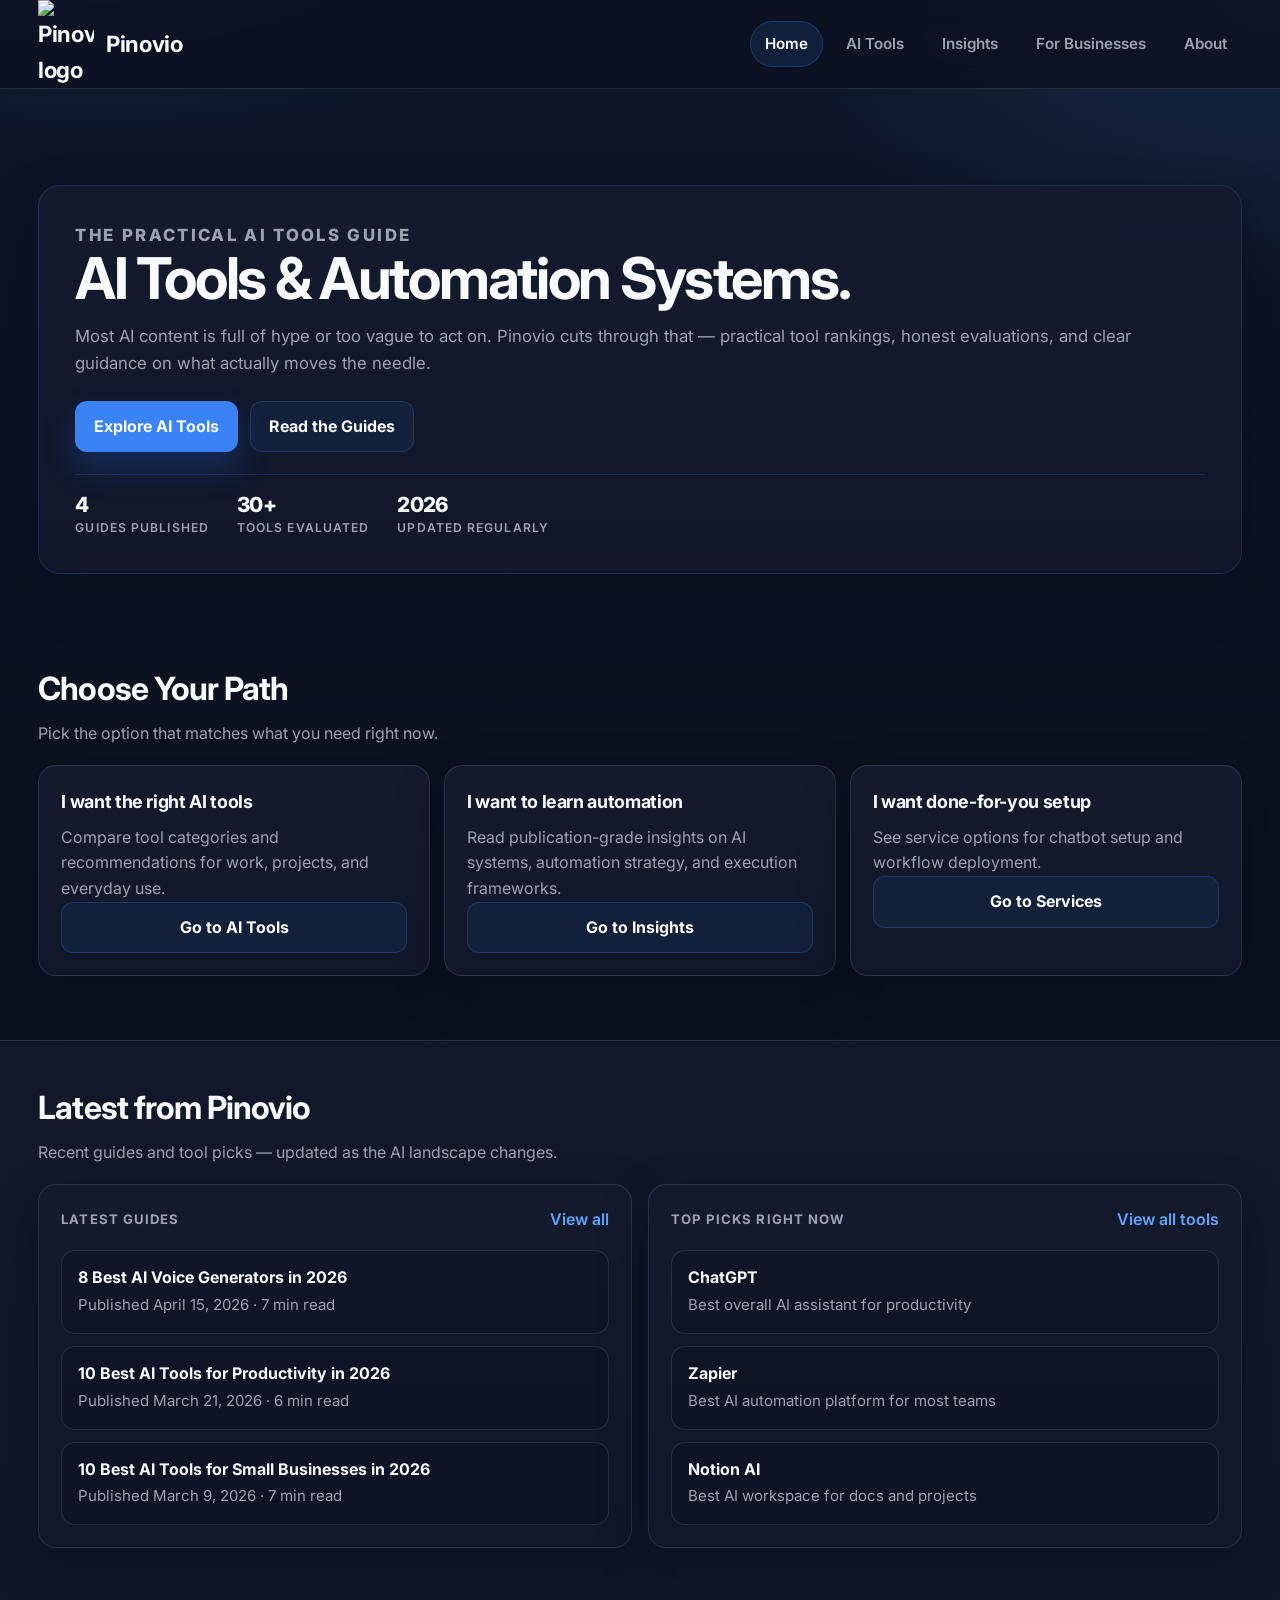
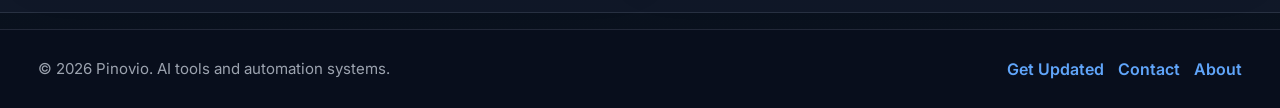
==== commit fd0b8411: "new article + elevenlabs affiliate link" ====
--- a/index.html
+++ b/index.html
@@ -5,6 +5,7 @@
   <meta name="viewport" content="width=device-width, initial-scale=1.0">
   <title>Pinovio | AI Tools &amp; Automation Systems</title>
   <meta name="description" content="Pinovio helps people discover AI tools, automation systems, chatbots, and productivity stacks that improve speed, output, and operational performance.">
+  <meta name='impact-site-verification' value='88fb0bc8-3437-41cc-970c-bcc5656cf1b3'>
   <link rel="stylesheet" href="style.css?v=20260309">
   <link rel="icon" href="assets/pinovio-logo-header.png" type="image/png">
   <meta property="og:type" content="website">
@@ -63,7 +64,7 @@
           </div>
           <div class="stat-bar">
             <div class="stat-item">
-              <span class="stat-number">3</span>
+              <span class="stat-number">4</span>
               <span class="stat-label">Guides Published</span>
             </div>
             <div class="stat-item">
@@ -114,6 +115,10 @@
               <a href="insights.html">View all</a>
             </div>
             <div class="update-list">
+              <a class="update-item" href="best-ai-voice-generators-2026.html">
+                <span class="update-title">8 Best AI Voice Generators in 2026</span>
+                <span class="update-meta">Published April 15, 2026 · 7 min read</span>
+              </a>
               <a class="update-item" href="best-ai-tools-productivity-2026.html">
                 <span class="update-title">10 Best AI Tools for Productivity in 2026</span>
                 <span class="update-meta">Published March 21, 2026 · 6 min read</span>
@@ -121,10 +126,6 @@
               <a class="update-item" href="best-ai-tools-small-businesses-2026.html">
                 <span class="update-title">10 Best AI Tools for Small Businesses in 2026</span>
                 <span class="update-meta">Published March 9, 2026 · 7 min read</span>
-              </a>
-              <a class="update-item" href="best-free-ai-tools-2026.html">
-                <span class="update-title">15 Best Free AI Tools in 2026</span>
-                <span class="update-meta">Published March 9, 2026 · 5 min read</span>
               </a>
             </div>
           </article>
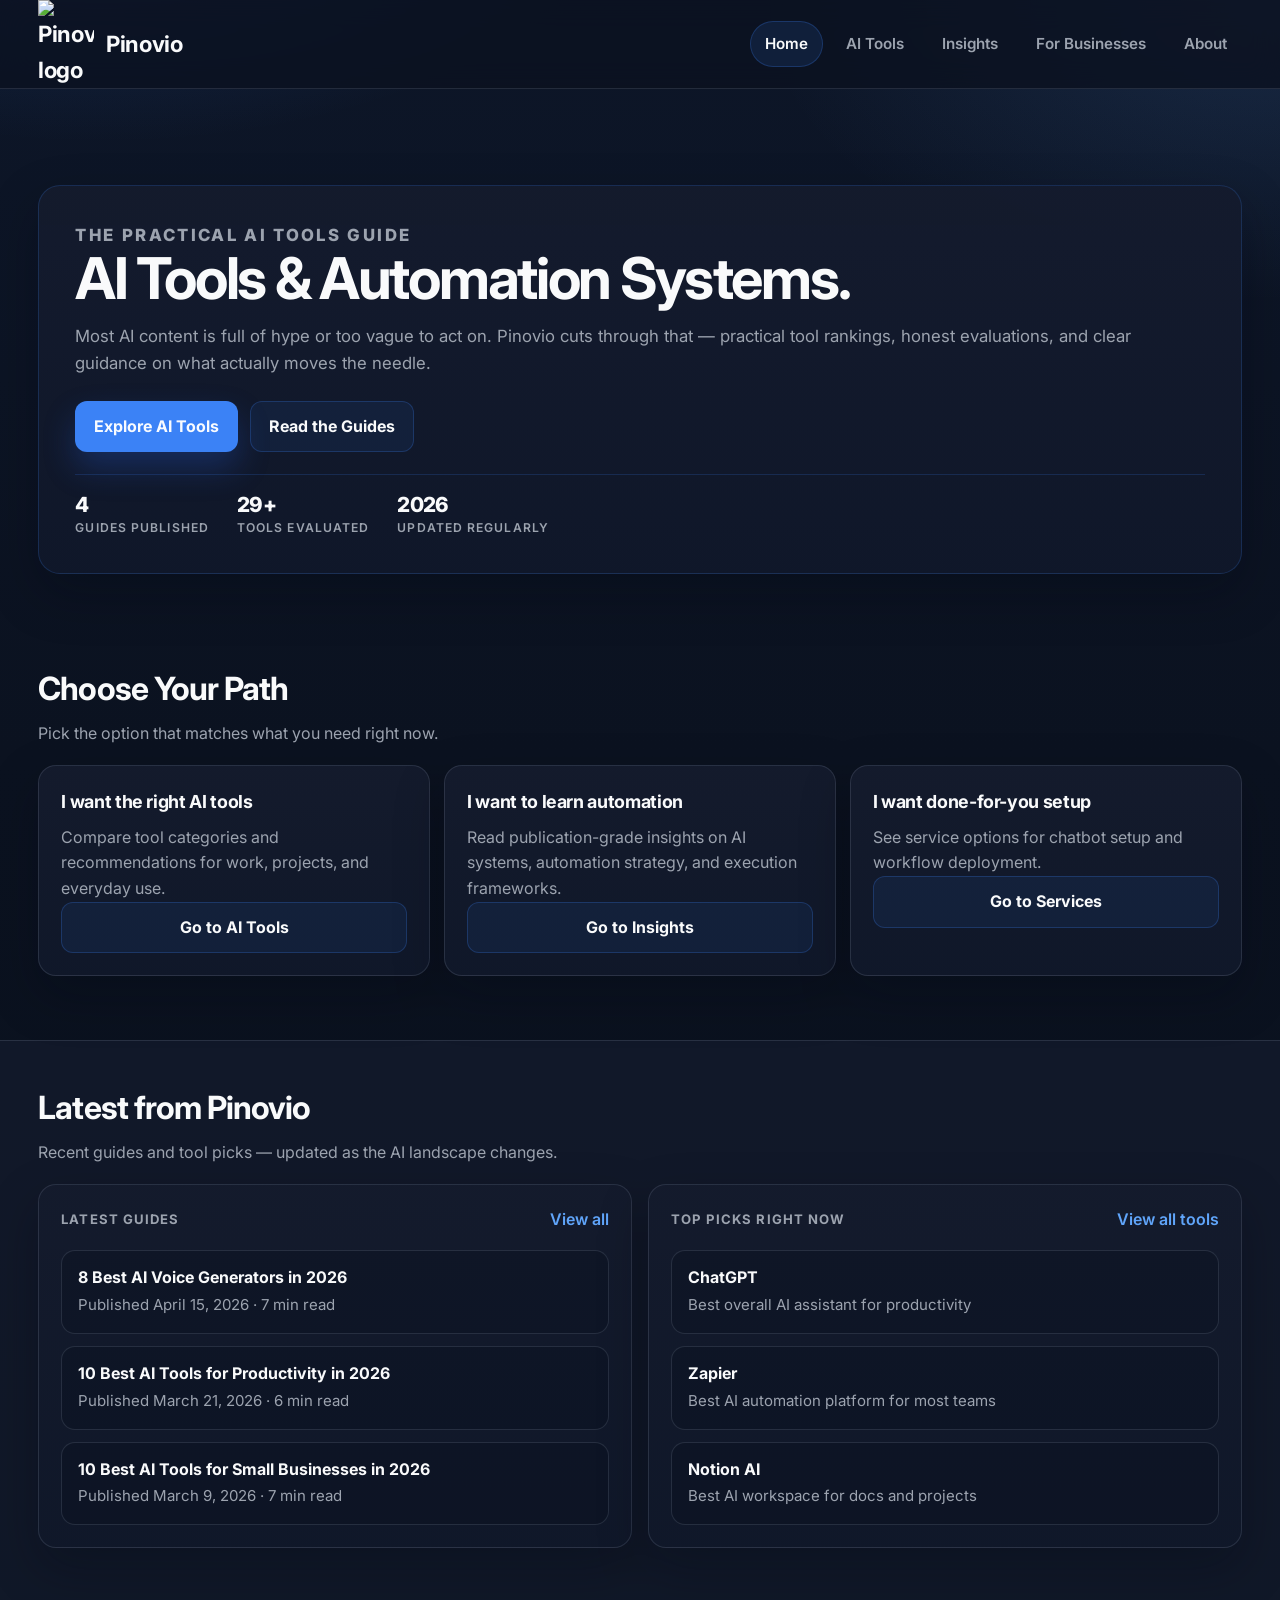
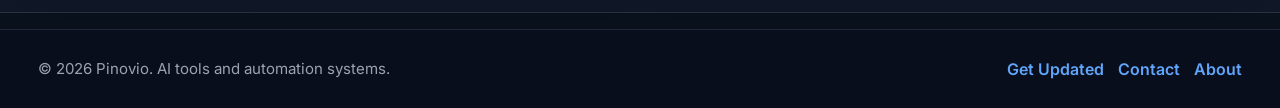
==== commit 3ca1b989: "site visuals rework Co-Authored-By: Claude Sonnet 4.6 <noreply@anthropic.com>" ====
--- a/index.html
+++ b/index.html
@@ -16,6 +16,7 @@
   <meta name="twitter:card" content="summary">
   <meta name="twitter:title" content="Pinovio | AI Tools &amp; Automation Systems">
   <meta name="twitter:description" content="Pinovio helps people discover AI tools, automation systems, chatbots, and productivity stacks that improve speed, output, and operational performance.">
+  <link rel="stylesheet" href="animations.css">
 </head>
 <body>
   <div class="email-modal" aria-hidden="true">
@@ -231,5 +232,6 @@
       });
     })();
   </script>
+  <script src="animations.js" defer></script>
 </body>
 </html>
--- a/animations.css
+++ b/animations.css
@@ -0,0 +1,216 @@
+/* ============================================================
+   animations.css — motion layer for Pinovio
+   All animations use only opacity + transform (GPU composited)
+   ============================================================ */
+
+/* ── Hero load animations (fires on page load, above-the-fold) ── */
+
+@keyframes heroFadeUp {
+  from { opacity: 0; transform: translateY(30px); }
+  to   { opacity: 1; transform: translateY(0); }
+}
+
+.hero-copy {
+  animation: heroFadeUp 0.7s ease both;
+}
+
+.hero-panel {
+  animation: heroFadeUp 0.7s ease 180ms both;
+}
+
+/* ── Scroll animation base states ── */
+
+.anim-ready {
+  opacity: 0;
+  transform: translateY(24px);
+  transition: opacity 0.55s ease, transform 0.55s ease;
+}
+
+.anim-ready.anim-visible {
+  opacity: 1;
+  transform: translateY(0);
+}
+
+/* Staggered grid children — JS sets --delay on each child */
+.anim-stagger > * {
+  opacity: 0;
+  transform: translateY(20px);
+  transition: opacity 0.5s ease, transform 0.5s ease;
+  transition-delay: var(--delay, 0ms);
+}
+
+.anim-stagger.anim-visible > * {
+  opacity: 1;
+  transform: translateY(0);
+}
+
+/* Subtle article h2 rise (smaller travel distance) */
+.anim-article-h2 {
+  opacity: 0;
+  transform: translateY(14px);
+  transition: opacity 0.5s ease, transform 0.5s ease;
+}
+
+.anim-article-h2.anim-visible {
+  opacity: 1;
+  transform: translateY(0);
+}
+
+/* ── Button hover enhancements ── */
+
+.button-primary {
+  position: relative;
+  overflow: hidden;
+}
+
+.button-primary::after {
+  content: '';
+  position: absolute;
+  inset: -2px;
+  border-radius: inherit;
+  background: radial-gradient(circle at 50% 0%, rgba(96, 165, 250, 0.35), transparent 70%);
+  opacity: 0;
+  transition: opacity 0.3s ease;
+  pointer-events: none;
+}
+
+.button-primary:hover::after {
+  opacity: 1;
+}
+
+.button-primary:hover {
+  box-shadow: 0 20px 44px rgba(37, 99, 235, 0.38), 0 0 0 1px rgba(96, 165, 250, 0.3);
+  transform: translateY(-2px);
+}
+
+.button-secondary:hover {
+  box-shadow: 0 8px 24px rgba(59, 130, 246, 0.18);
+  transform: translateY(-2px);
+}
+
+/* ── Card hover lift ── */
+
+.card {
+  transition: transform 0.22s ease, box-shadow 0.22s ease, border-color 0.22s ease;
+}
+
+.card:hover {
+  transform: translateY(-3px);
+  box-shadow: 0 28px 68px rgba(3, 7, 18, 0.44), 0 0 0 1px rgba(59, 130, 246, 0.2);
+  border-color: rgba(59, 130, 246, 0.28);
+}
+
+/* Tool cards get a more visible glow — primary conversion element */
+.tool-card {
+  transition: transform 0.22s ease, box-shadow 0.22s ease, border-color 0.22s ease;
+}
+
+.tool-card:hover {
+  transform: translateY(-3px);
+  border-color: rgba(96, 165, 250, 0.35);
+  box-shadow: 0 28px 68px rgba(3, 7, 18, 0.44), 0 0 24px rgba(59, 130, 246, 0.1);
+}
+
+/* Publication cards */
+.publication-card {
+  transition: transform 0.22s ease, box-shadow 0.22s ease, border-color 0.22s ease;
+}
+
+.publication-card:hover {
+  transform: translateY(-3px);
+  box-shadow: 0 28px 68px rgba(3, 7, 18, 0.44), 0 0 0 1px rgba(59, 130, 246, 0.2);
+  border-color: rgba(59, 130, 246, 0.28);
+}
+
+/* ── Tag hover ── */
+
+.tag {
+  transition: background 0.2s ease, border-color 0.2s ease;
+}
+
+.tag:hover {
+  background: rgba(59, 130, 246, 0.2);
+  border-color: rgba(96, 165, 250, 0.4);
+}
+
+/* ── Stat count-up color pulse ── */
+
+@keyframes statPulse {
+  0%   { color: var(--accent-strong, #60a5fa); }
+  100% { color: var(--text, #f9fafb); }
+}
+
+.stat-number.counting {
+  animation: statPulse 0.9s ease forwards;
+}
+
+/* ── Background floating orbs ── */
+
+.bg-orbs {
+  position: fixed;
+  inset: 0;
+  pointer-events: none;
+  z-index: 0;
+  overflow: hidden;
+}
+
+.bg-orb {
+  position: absolute;
+  border-radius: 50%;
+  filter: blur(80px);
+  opacity: 0;
+  animation: orbFloat var(--orb-duration, 22s) ease-in-out infinite;
+  animation-delay: var(--orb-delay, 0s);
+}
+
+@keyframes orbFloat {
+  0%   { transform: translate(0, 0) scale(1);   opacity: 0; }
+  15%  { opacity: var(--orb-opacity, 0.06); }
+  50%  { transform: translate(var(--orb-dx, 40px), var(--orb-dy, -30px)) scale(1.08); }
+  85%  { opacity: var(--orb-opacity, 0.06); }
+  100% { transform: translate(0, 0) scale(1);   opacity: 0; }
+}
+
+/* Reduce blur on mobile to avoid GPU strain */
+@media (max-width: 760px) {
+  .bg-orb {
+    filter: blur(60px);
+    --orb-opacity: 0.035 !important;
+  }
+}
+
+/* ── Reduced motion: disable everything ── */
+
+@media (prefers-reduced-motion: reduce) {
+  .hero-copy,
+  .hero-panel {
+    animation: none;
+    opacity: 1;
+    transform: none;
+  }
+
+  .anim-ready,
+  .anim-article-h2 {
+    opacity: 1 !important;
+    transform: none !important;
+    transition: none !important;
+  }
+
+  .anim-stagger > * {
+    opacity: 1 !important;
+    transform: none !important;
+    transition: none !important;
+  }
+
+  .bg-orb {
+    display: none;
+  }
+
+  .button-primary:hover,
+  .button-secondary:hover,
+  .card:hover,
+  .tool-card:hover,
+  .publication-card:hover {
+    transform: none;
+  }
+}
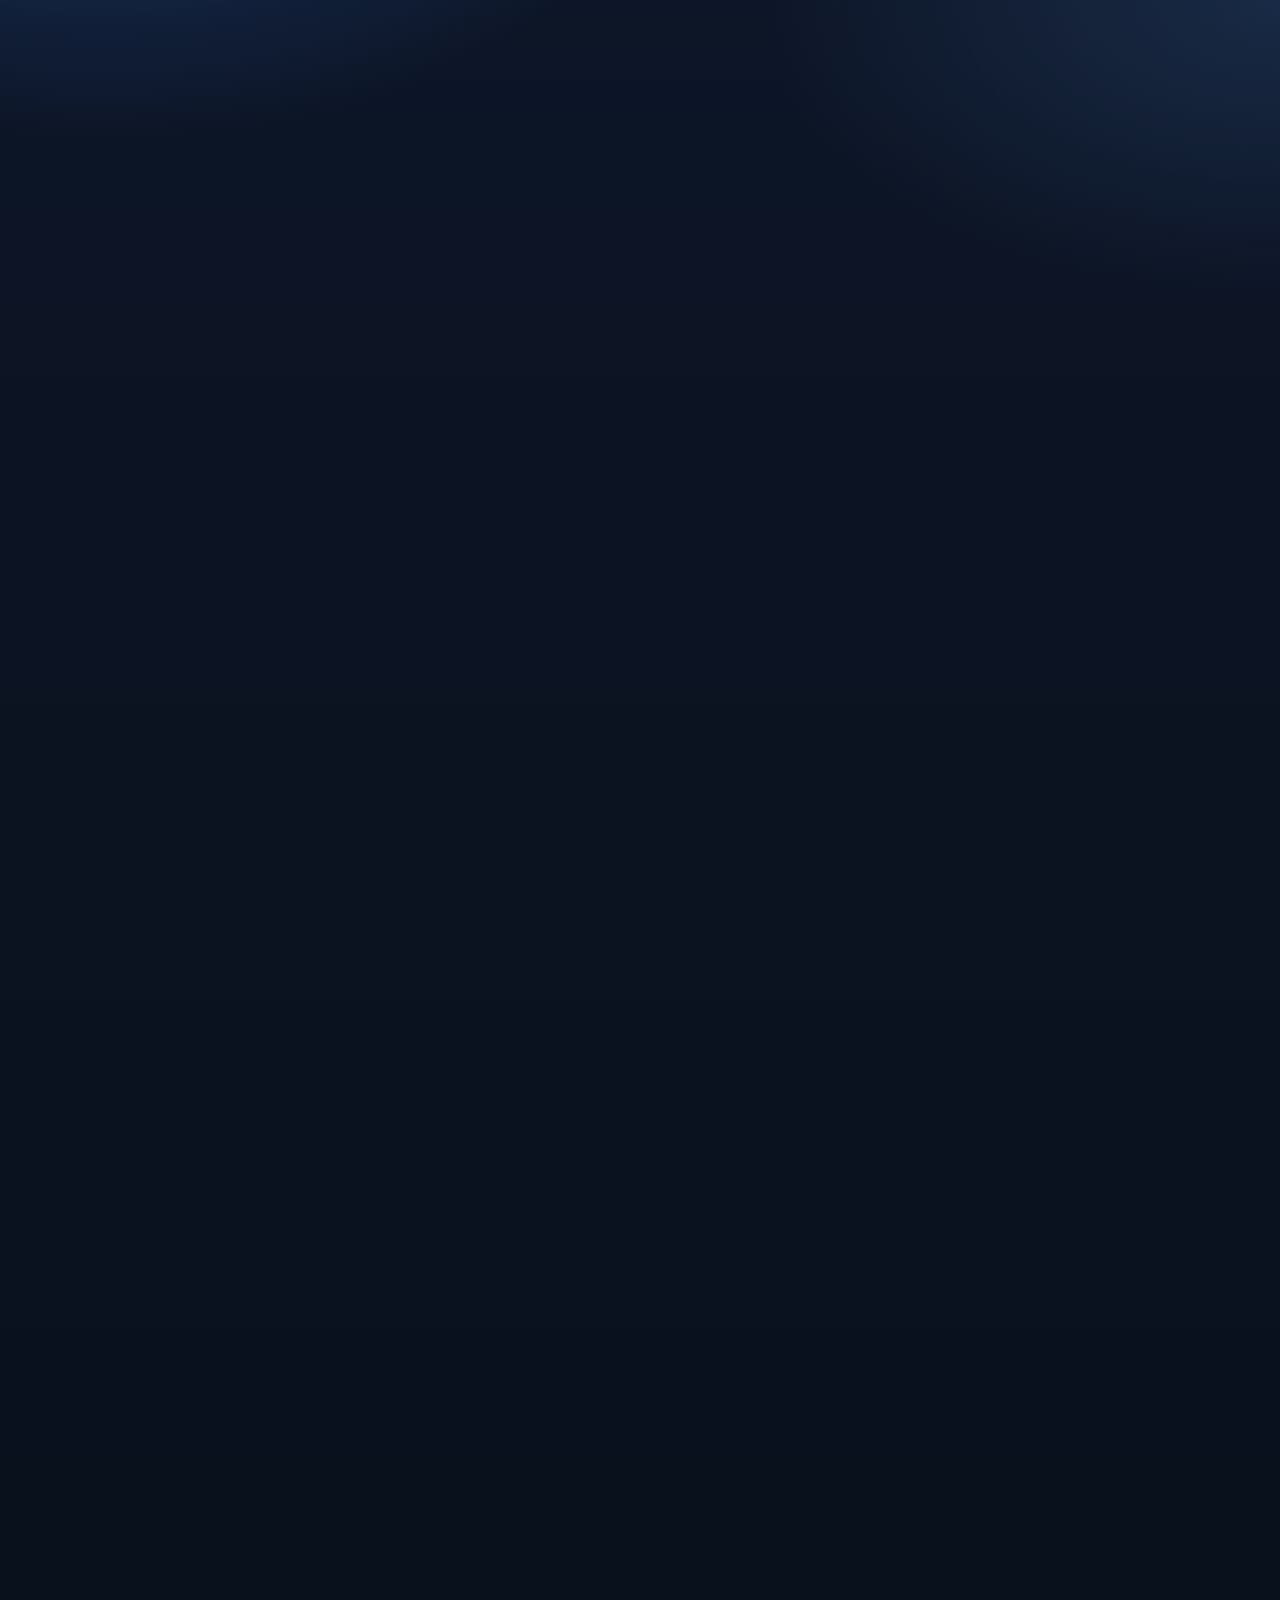
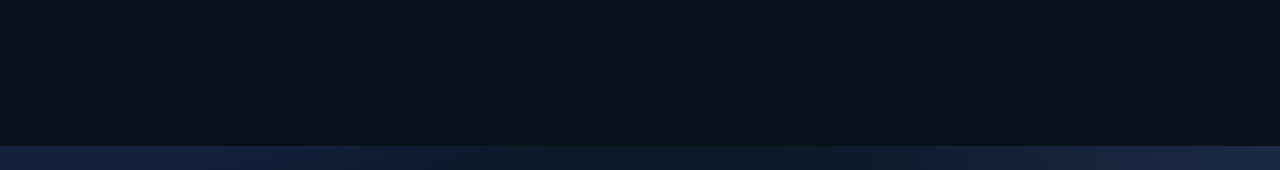
==== commit 49a53e5a: "big intro plus background change" ====
--- a/index.html
+++ b/index.html
@@ -17,6 +17,10 @@
   <meta name="twitter:title" content="Pinovio | AI Tools &amp; Automation Systems">
   <meta name="twitter:description" content="Pinovio helps people discover AI tools, automation systems, chatbots, and productivity stacks that improve speed, output, and operational performance.">
   <link rel="stylesheet" href="animations.css">
+  <link rel="stylesheet" href="three-intro.css">
+  <script src="https://cdnjs.cloudflare.com/ajax/libs/three.js/r128/three.min.js" defer></script>
+  <script src="wave-background.js" defer></script>
+  <script src="three-intro.js" defer></script>
 </head>
 <body>
   <div class="email-modal" aria-hidden="true">
--- a/style.css
+++ b/style.css
@@ -67,6 +67,11 @@
   cursor: pointer;
 }
 
+main {
+  position: relative;
+  z-index: 1;
+}
+
 .container {
   width: 100%;
   max-width: none;
@@ -78,6 +83,7 @@
   position: sticky;
   top: 0;
   z-index: 12;
+  isolation: isolate;
   backdrop-filter: blur(14px);
   background: rgba(11, 18, 32, 0.82);
   border-bottom: 1px solid var(--line);
@@ -178,7 +184,7 @@
   margin: 0 0 14px;
   font-family: 'Inter', 'Segoe UI', sans-serif;
   font-size: clamp(2.2rem, 4.8vw, 3.6rem);
-  line-height: 1.04;
+  line-height: 1.12;
   letter-spacing: -0.04em;
 }
 
@@ -778,13 +784,21 @@
 @media (max-width: 760px) {
   .nav-row {
     min-height: auto;
-    padding: 16px 0;
+    padding: 12px 0;
     flex-direction: column;
     align-items: flex-start;
+    gap: 8px;
   }
 
   .site-nav {
     justify-content: flex-start;
+    flex-wrap: wrap;
+    gap: 2px 0;
+  }
+
+  .site-nav a {
+    padding: 7px 11px;
+    font-size: 0.84rem;
   }
 
   .hero-copy,
--- a/animations.css
+++ b/animations.css
@@ -3,64 +3,204 @@
    All animations use only opacity + transform (GPU composited)
    ============================================================ */
 
-/* ── Hero load animations (fires on page load, above-the-fold) ── */
+/* ── Keyframes ── */
 
 @keyframes heroFadeUp {
   from { opacity: 0; transform: translateY(30px); }
   to   { opacity: 1; transform: translateY(0); }
 }
 
+@keyframes fadeIn {
+  from { opacity: 0; }
+  to   { opacity: 1; }
+}
+
+@keyframes slideDown {
+  from { opacity: 0; transform: translateY(-12px); }
+  to   { opacity: 1; transform: translateY(0); }
+}
+
+@keyframes modalEnter {
+  from { opacity: 0; transform: scale(0.92) translateY(-18px); }
+  to   { opacity: 1; transform: scale(1) translateY(0); }
+}
+
+@keyframes modalExit {
+  from { opacity: 1; transform: scale(1) translateY(0); }
+  to   { opacity: 0; transform: scale(0.94) translateY(-10px); }
+}
+
+@keyframes shimmer {
+  from { left: -100%; }
+  to   { left: 220%; }
+}
+
+@keyframes cardShimmer {
+  from { left: -100%; }
+  to   { left: 160%; }
+}
+
+@keyframes statPulse {
+  0%   { color: var(--accent-strong, #60a5fa); }
+  100% { color: var(--text, #f9fafb); }
+}
+
+@keyframes eyebrowPulse {
+  0%, 100% { opacity: 1; }
+  50%       { opacity: 0.6; }
+}
+
+@keyframes gradientShift {
+  0%   { background-position: 0% 50%; }
+  50%  { background-position: 100% 50%; }
+  100% { background-position: 0% 50%; }
+}
+
+/* ── Cursor spotlight ── */
+
+.cursor-spotlight {
+  position: fixed;
+  inset: 0;
+  z-index: 2;
+  pointer-events: none;
+  background: radial-gradient(
+    350px circle at var(--cx, -9999px) var(--cy, -9999px),
+    rgba(59, 130, 246, 0.04),
+    transparent 40%
+  );
+}
+
+/* ── Scroll progress bar ── */
+
+.scroll-progress {
+  position: fixed;
+  top: 0;
+  left: 0;
+  width: 100%;
+  height: 3px;
+  background: linear-gradient(90deg, var(--accent), #818cf8, var(--accent-strong));
+  transform-origin: left center;
+  transform: scaleX(0);
+  z-index: 200;
+  pointer-events: none;
+}
+
+/* ── Hero staggered entrance ── */
+
 .hero-copy {
-  animation: heroFadeUp 0.7s ease both;
+  animation: heroFadeUp 0.28s ease both;
+}
+
+.hero-copy > *:nth-child(1) {
+  opacity: 0;
+  animation: heroFadeUp 0.6s cubic-bezier(0.22, 1, 0.36, 1) 220ms both;
+}
+.hero-copy > *:nth-child(2) {
+  opacity: 0;
+  animation: heroFadeUp 0.6s cubic-bezier(0.22, 1, 0.36, 1) 330ms both;
+}
+.hero-copy > *:nth-child(3) {
+  opacity: 0;
+  animation: heroFadeUp 0.6s cubic-bezier(0.22, 1, 0.36, 1) 440ms both;
+}
+.hero-copy > *:nth-child(4) {
+  opacity: 0;
+  animation: heroFadeUp 0.6s cubic-bezier(0.22, 1, 0.36, 1) 550ms both;
+}
+.hero-copy > *:nth-child(5) {
+  opacity: 0;
+  animation: heroFadeUp 0.6s cubic-bezier(0.22, 1, 0.36, 1) 660ms both;
 }
 
 .hero-panel {
   animation: heroFadeUp 0.7s ease 180ms both;
 }
 
-/* ── Scroll animation base states ── */
-
-.anim-ready {
-  opacity: 0;
-  transform: translateY(24px);
-  transition: opacity 0.55s ease, transform 0.55s ease;
-}
-
-.anim-ready.anim-visible {
-  opacity: 1;
-  transform: translateY(0);
-}
-
-/* Staggered grid children — JS sets --delay on each child */
-.anim-stagger > * {
-  opacity: 0;
-  transform: translateY(20px);
-  transition: opacity 0.5s ease, transform 0.5s ease;
-  transition-delay: var(--delay, 0ms);
-}
-
-.anim-stagger.anim-visible > * {
-  opacity: 1;
-  transform: translateY(0);
-}
-
-/* Subtle article h2 rise (smaller travel distance) */
-.anim-article-h2 {
-  opacity: 0;
-  transform: translateY(14px);
-  transition: opacity 0.5s ease, transform 0.5s ease;
-}
-
-.anim-article-h2.anim-visible {
-  opacity: 1;
-  transform: translateY(0);
-}
-
-/* ── Button hover enhancements ── */
+/* ── Animated gradient hero h1 ── */
+
+.hero-copy h1 {
+  background: linear-gradient(
+    135deg,
+    #f9fafb 0%,
+    #93c5fd 25%,
+    #60a5fa 45%,
+    #f9fafb 65%,
+    #bfdbfe 85%,
+    #f9fafb 100%
+  );
+  background-size: 300% 300%;
+  -webkit-background-clip: text;
+  background-clip: text;
+  -webkit-text-fill-color: transparent;
+  animation: gradientShift 8s ease infinite;
+  padding-bottom: 0.12em;
+  display: block;
+}
+
+/* ── Eyebrow accent ── */
+
+.eyebrow {
+  position: relative;
+  display: inline-block;
+  padding-left: 18px;
+}
+
+.eyebrow::before {
+  content: '';
+  position: absolute;
+  left: 4px;
+  top: 50%;
+  transform: translateY(-50%);
+  width: 5px;
+  height: 5px;
+  border-radius: 50%;
+  background: var(--accent-strong);
+  box-shadow: 0 0 10px 3px rgba(96, 165, 250, 0.55);
+  animation: eyebrowPulse 2.4s ease-in-out infinite;
+}
+
+/* ── Section heading accent line ── */
+
+.section h2::after {
+  content: '';
+  display: block;
+  width: 44px;
+  height: 3px;
+  border-radius: 2px;
+  background: linear-gradient(90deg, var(--accent), transparent);
+  margin-top: 10px;
+}
+
+/* ── Nav link hover underline sweep ── */
+
+.site-nav a {
+  position: relative;
+}
+
+.site-nav a::after {
+  content: '';
+  position: absolute;
+  bottom: 4px;
+  left: 14px;
+  right: 14px;
+  height: 2px;
+  background: var(--accent);
+  border-radius: 1px;
+  transform: scaleX(0);
+  transition: transform 0.22s ease;
+}
+
+.site-nav a:hover::after,
+.site-nav a[aria-current='page']::after {
+  transform: scaleX(1);
+}
+
+/* ── Button enhancements ── */
 
 .button-primary {
   position: relative;
   overflow: hidden;
+  transition: box-shadow 0.22s ease;
 }
 
 .button-primary::after {
@@ -78,48 +218,157 @@
   opacity: 1;
 }
 
+.button-primary::before {
+  content: '';
+  position: absolute;
+  top: 0;
+  left: -100%;
+  width: 55%;
+  height: 100%;
+  background: linear-gradient(
+    90deg,
+    transparent,
+    rgba(255, 255, 255, 0.18),
+    transparent
+  );
+  transform: skewX(-18deg);
+  pointer-events: none;
+}
+
+.button-primary:hover::before {
+  animation: shimmer 0.55s ease;
+}
+
 .button-primary:hover {
   box-shadow: 0 20px 44px rgba(37, 99, 235, 0.38), 0 0 0 1px rgba(96, 165, 250, 0.3);
-  transform: translateY(-2px);
 }
 
 .button-secondary:hover {
   box-shadow: 0 8px 24px rgba(59, 130, 246, 0.18);
-  transform: translateY(-2px);
-}
-
-/* ── Card hover lift ── */
-
-.card {
+}
+
+/* ── Card hover lift + spotlight border ── */
+
+.card,
+.tool-card,
+.publication-card {
+  position: relative;
   transition: transform 0.22s ease, box-shadow 0.22s ease, border-color 0.22s ease;
 }
 
+/* Spotlight border — glows where the cursor is */
+.card::before,
+.tool-card::before,
+.publication-card::before {
+  content: '';
+  position: absolute;
+  inset: -1px;
+  border-radius: inherit;
+  background: radial-gradient(
+    180px circle at var(--mx, 50%) var(--my, 50%),
+    rgba(96, 165, 250, 0.15),
+    transparent 60%
+  );
+  opacity: 0;
+  transition: opacity 0.35s ease;
+  pointer-events: none;
+  z-index: 0;
+}
+
+.card:hover::before,
+.tool-card:hover::before,
+.publication-card:hover::before {
+  opacity: 1;
+}
+
+/* Keep card content above the spotlight pseudo-element */
+.card > *,
+.tool-card > *,
+.publication-card > * {
+  position: relative;
+  z-index: 1;
+}
+
 .card:hover {
-  transform: translateY(-3px);
-  box-shadow: 0 28px 68px rgba(3, 7, 18, 0.44), 0 0 0 1px rgba(59, 130, 246, 0.2);
-  border-color: rgba(59, 130, 246, 0.28);
-}
-
-/* Tool cards get a more visible glow — primary conversion element */
+  transform: translateY(-4px);
+  box-shadow: 0 28px 68px rgba(3, 7, 18, 0.44), 0 0 0 1px rgba(59, 130, 246, 0.1);
+  border-color: rgba(59, 130, 246, 0.15);
+}
+
+.tool-card:hover {
+  transform: translateY(-4px);
+  border-color: rgba(96, 165, 250, 0.15);
+  box-shadow: 0 28px 68px rgba(3, 7, 18, 0.44), 0 0 16px rgba(59, 130, 246, 0.05);
+}
+
+.publication-card:hover {
+  transform: translateY(-4px);
+  box-shadow: 0 28px 68px rgba(3, 7, 18, 0.44), 0 0 0 1px rgba(59, 130, 246, 0.1);
+  border-color: rgba(59, 130, 246, 0.15);
+}
+
+/* Shimmer sweep on card hover */
+.card::after,
+.tool-card::after {
+  content: '';
+  position: absolute;
+  top: 0;
+  left: -100%;
+  width: 55%;
+  height: 100%;
+  background: linear-gradient(
+    90deg,
+    transparent,
+    rgba(255, 255, 255, 0.045),
+    transparent
+  );
+  transform: skewX(-15deg);
+  pointer-events: none;
+  z-index: 2;
+}
+
+.card:hover::after,
+.tool-card:hover::after {
+  animation: cardShimmer 0.65s ease;
+}
+
+/* card needs overflow hidden to clip the shimmer */
+.card,
 .tool-card {
-  transition: transform 0.22s ease, box-shadow 0.22s ease, border-color 0.22s ease;
-}
-
-.tool-card:hover {
-  transform: translateY(-3px);
-  border-color: rgba(96, 165, 250, 0.35);
-  box-shadow: 0 28px 68px rgba(3, 7, 18, 0.44), 0 0 24px rgba(59, 130, 246, 0.1);
-}
-
-/* Publication cards */
-.publication-card {
-  transition: transform 0.22s ease, box-shadow 0.22s ease, border-color 0.22s ease;
-}
-
-.publication-card:hover {
-  transform: translateY(-3px);
-  box-shadow: 0 28px 68px rgba(3, 7, 18, 0.44), 0 0 0 1px rgba(59, 130, 246, 0.2);
-  border-color: rgba(59, 130, 246, 0.28);
+  overflow: hidden;
+}
+
+/* ── Update item hover ── */
+
+.update-item {
+  position: relative;
+  padding-right: 28px;
+  transition: padding-left 0.2s ease;
+}
+
+.update-item::after {
+  content: '→';
+  position: absolute;
+  right: 4px;
+  top: 50%;
+  transform: translateY(-50%) translateX(-6px);
+  opacity: 0;
+  color: var(--accent-strong);
+  font-size: 0.95rem;
+  transition: opacity 0.2s ease, transform 0.2s ease;
+}
+
+.update-item:hover::after {
+  opacity: 1;
+  transform: translateY(-50%) translateX(0);
+}
+
+.update-item .update-title {
+  transition: color 0.2s ease;
+}
+
+.update-item:hover .update-title {
+  color: var(--accent-strong);
 }
 
 /* ── Tag hover ── */
@@ -135,47 +384,99 @@
 
 /* ── Stat count-up color pulse ── */
 
-@keyframes statPulse {
-  0%   { color: var(--accent-strong, #60a5fa); }
-  100% { color: var(--text, #f9fafb); }
-}
-
 .stat-number.counting {
   animation: statPulse 0.9s ease forwards;
 }
 
-/* ── Background floating orbs ── */
-
-.bg-orbs {
-  position: fixed;
-  inset: 0;
-  pointer-events: none;
-  z-index: 0;
-  overflow: hidden;
-}
-
-.bg-orb {
-  position: absolute;
-  border-radius: 50%;
-  filter: blur(80px);
-  opacity: 0;
-  animation: orbFloat var(--orb-duration, 22s) ease-in-out infinite;
-  animation-delay: var(--orb-delay, 0s);
-}
-
-@keyframes orbFloat {
-  0%   { transform: translate(0, 0) scale(1);   opacity: 0; }
-  15%  { opacity: var(--orb-opacity, 0.06); }
-  50%  { transform: translate(var(--orb-dx, 40px), var(--orb-dy, -30px)) scale(1.08); }
-  85%  { opacity: var(--orb-opacity, 0.06); }
-  100% { transform: translate(0, 0) scale(1);   opacity: 0; }
-}
-
-/* Reduce blur on mobile to avoid GPU strain */
+/* ── Modal entrance / exit ── */
+
+.email-modal {
+  transition: background-color 0.3s ease;
+}
+
+.email-modal.show .modal-card {
+  animation: modalEnter 0.38s cubic-bezier(0.34, 1.46, 0.64, 1) both;
+}
+
+.email-modal.modal-closing .modal-card {
+  animation: modalExit 0.22s ease-in both;
+}
+
+/* ── Input focus glow ── */
+
+#modal-email {
+  transition: border-color 0.2s ease, box-shadow 0.2s ease;
+}
+
+#modal-email:focus {
+  outline: none;
+  border-color: var(--accent);
+  box-shadow: 0 0 0 3px rgba(59, 130, 246, 0.18);
+}
+
+/* ── Mobile ── */
+
 @media (max-width: 760px) {
-  .bg-orb {
-    filter: blur(60px);
-    --orb-opacity: 0.035 !important;
+  .aurora-blob {
+    filter: blur(70px);
+    opacity: 0.10;
+  }
+
+  .eyebrow::before {
+    display: none;
+  }
+}
+
+/* ── Published articles grid ── */
+
+.articles-grid {
+  display: grid;
+  grid-template-columns: repeat(2, 1fr);
+  gap: 20px;
+  margin-top: 8px;
+}
+
+.article-card {
+  position: relative;
+  display: flex;
+  flex-direction: column;
+  gap: 10px;
+}
+
+.article-num {
+  font-size: 0.72rem;
+  font-weight: 800;
+  letter-spacing: 0.1em;
+  text-transform: uppercase;
+  color: var(--accent);
+  opacity: 0.7;
+}
+
+.article-card h3 {
+  margin: 0;
+  font-size: 1.05rem;
+  line-height: 1.35;
+}
+
+.article-card h3 a {
+  color: var(--text);
+  transition: color 0.2s ease;
+}
+
+.article-card h3 a:hover {
+  color: var(--accent-strong);
+}
+
+.article-card p {
+  margin: 0;
+  font-size: 0.9rem;
+  color: var(--muted);
+  flex: 1;
+}
+
+@media (max-width: 760px) {
+  .articles-grid {
+    grid-template-columns: 1fr;
   }
 }
 
@@ -183,27 +484,22 @@
 
 @media (prefers-reduced-motion: reduce) {
   .hero-copy,
+  .hero-copy > *,
   .hero-panel {
-    animation: none;
-    opacity: 1;
-    transform: none;
-  }
-
-  .anim-ready,
-  .anim-article-h2 {
+    animation: none !important;
     opacity: 1 !important;
     transform: none !important;
-    transition: none !important;
-  }
-
-  .anim-stagger > * {
-    opacity: 1 !important;
-    transform: none !important;
-    transition: none !important;
-  }
-
-  .bg-orb {
-    display: none;
+  }
+
+  /* Restore visible text when gradient animation is disabled */
+  .hero-copy h1 {
+    background: none !important;
+    -webkit-text-fill-color: var(--text) !important;
+    animation: none !important;
+  }
+
+  .eyebrow::before {
+    animation: none;
   }
 
   .button-primary:hover,
@@ -213,4 +509,18 @@
   .publication-card:hover {
     transform: none;
   }
-}
+
+  .button-primary::before,
+  .button-primary::after {
+    display: none;
+  }
+
+  .card::after,
+  .tool-card::after {
+    display: none;
+  }
+
+  .scroll-progress {
+    display: none;
+  }
+}
--- a/three-intro.css
+++ b/three-intro.css
@@ -0,0 +1,100 @@
+/* ============================================================
+   three-intro.css — Unified PinovioScene container styling.
+   Canvas z-index is controlled from JS (15 during intro, 0 after).
+   ============================================================ */
+
+#pinovio-wave-background {
+  position: fixed;
+  inset: 0;
+  z-index: 0;
+  pointer-events: none;
+  overflow: hidden;
+}
+
+#pinovio-wave-background canvas {
+  display: block;
+  width: 100%;
+  height: 100%;
+}
+
+/* Smooth fade/slide for the top-level page sections when the intro reveals.
+   These transitions apply always — the hidden state below is only active
+   while the intro is running. */
+body > .site-header,
+body > main,
+body > .site-footer {
+  transition: opacity 0.9s ease, transform 0.9s ease;
+}
+
+/* Lock scroll + hide site content until user scrolls past the scroll cue */
+body.pinovio-intro-active {
+  overflow: hidden;
+}
+
+body.pinovio-intro-active > .site-header,
+body.pinovio-intro-active > main,
+body.pinovio-intro-active > .site-footer {
+  opacity: 0;
+  transform: translateY(24px);
+  pointer-events: none;
+}
+
+/* ============================================================
+   Scroll cue — shown after the morph completes, prompts the
+   user to scroll. Clicking/scrolling/keying dismisses it and
+   reveals the page content.
+   ============================================================ */
+#pinovio-scroll-cue {
+  position: fixed;
+  left: 50%;
+  top: 50%;
+  transform: translate(-50%, -50%);
+  z-index: 20;
+  display: flex;
+  flex-direction: column;
+  align-items: center;
+  gap: 14px;
+  padding: 18px 28px;
+  color: #e6ecff;
+  font-family: -apple-system, BlinkMacSystemFont, "Segoe UI", Roboto, sans-serif;
+  font-size: 15px;
+  font-weight: 500;
+  letter-spacing: 0.08em;
+  text-transform: uppercase;
+  cursor: pointer;
+  opacity: 0;
+  transition: opacity 0.45s ease;
+  pointer-events: auto;
+  user-select: none;
+  text-shadow: 0 2px 20px rgba(11, 18, 32, 0.8);
+}
+
+#pinovio-scroll-cue.pinovio-scroll-cue--visible {
+  opacity: 1;
+}
+
+.pinovio-scroll-cue__label {
+  display: block;
+}
+
+.pinovio-scroll-cue__arrow {
+  color: #60a5fa;
+  animation: pinovio-cue-bounce 1.6s ease-in-out infinite;
+  filter: drop-shadow(0 2px 12px rgba(96, 165, 250, 0.5));
+}
+
+@keyframes pinovio-cue-bounce {
+  0%, 100% { transform: translateY(0); opacity: 0.7; }
+  50%      { transform: translateY(8px); opacity: 1; }
+}
+
+@media (prefers-reduced-motion: reduce) {
+  body > .site-header,
+  body > main,
+  body > .site-footer {
+    transition: none;
+  }
+  .pinovio-scroll-cue__arrow {
+    animation: none;
+  }
+}
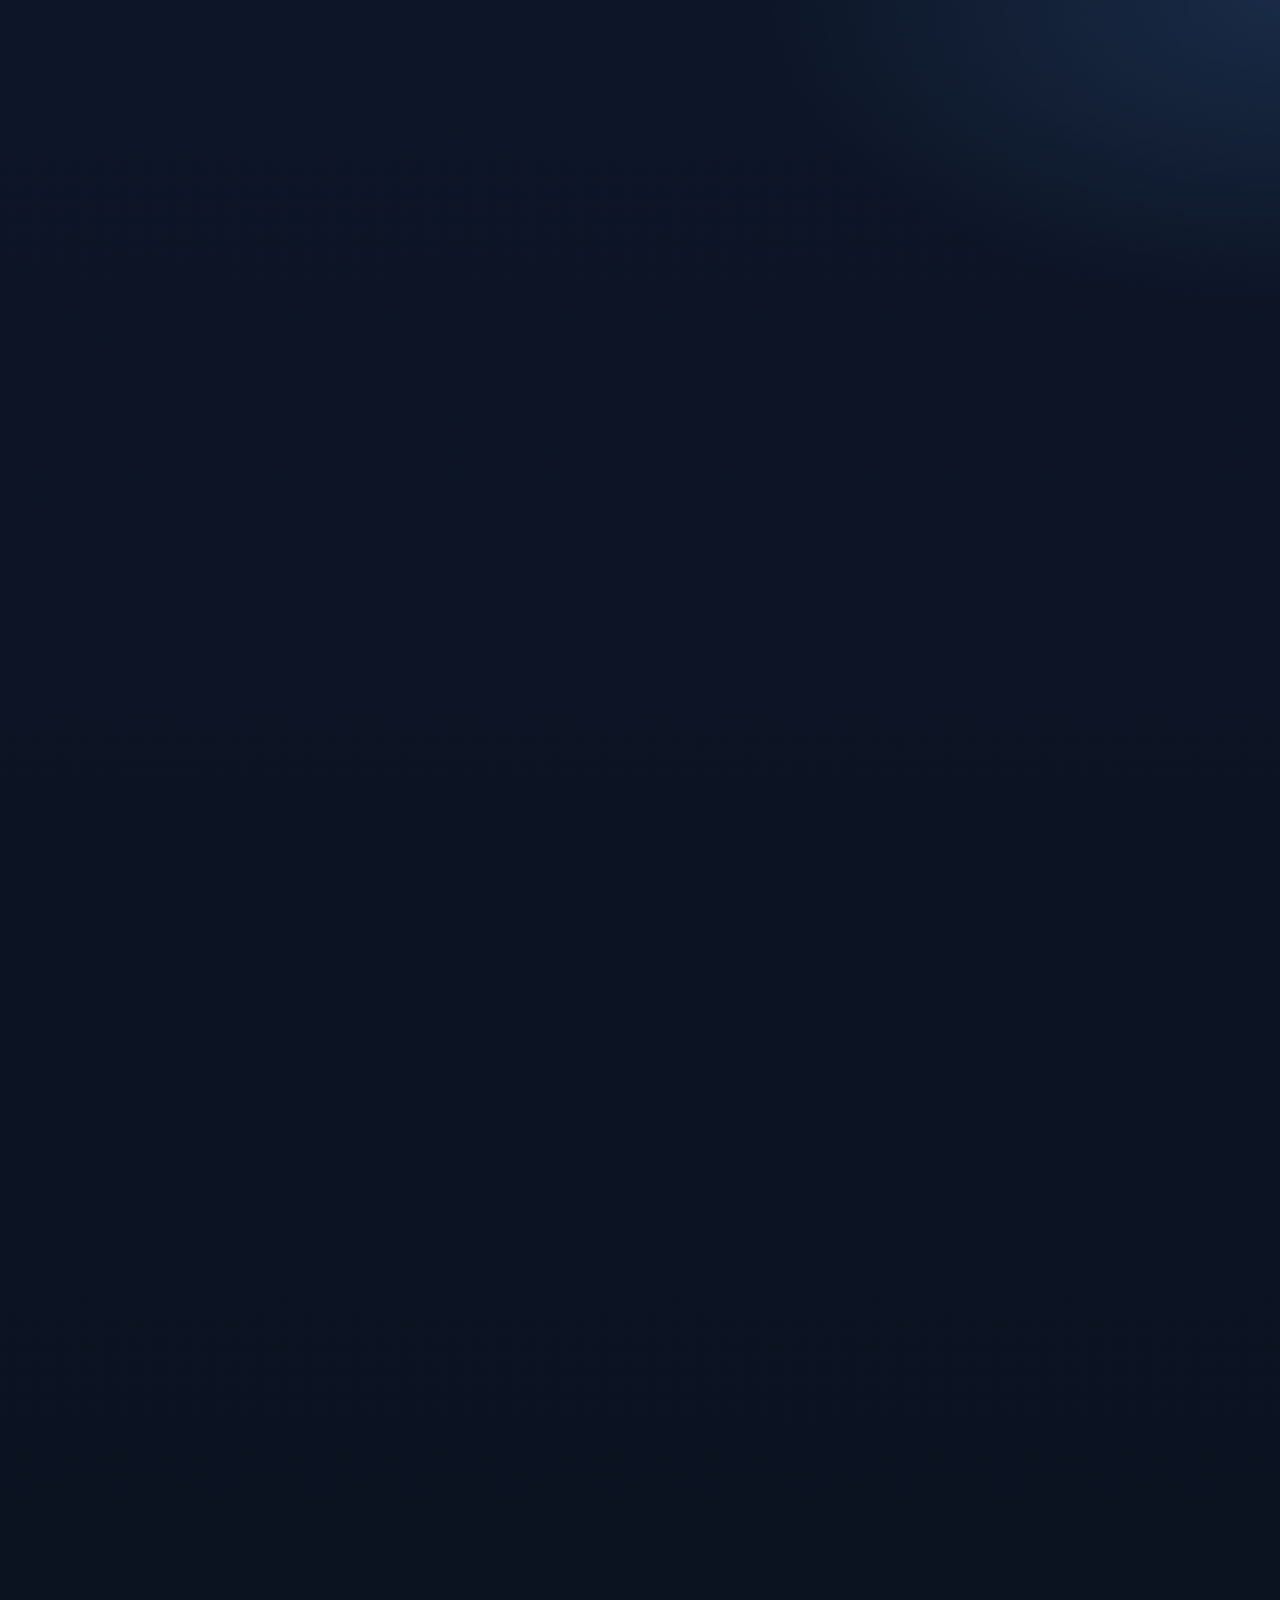
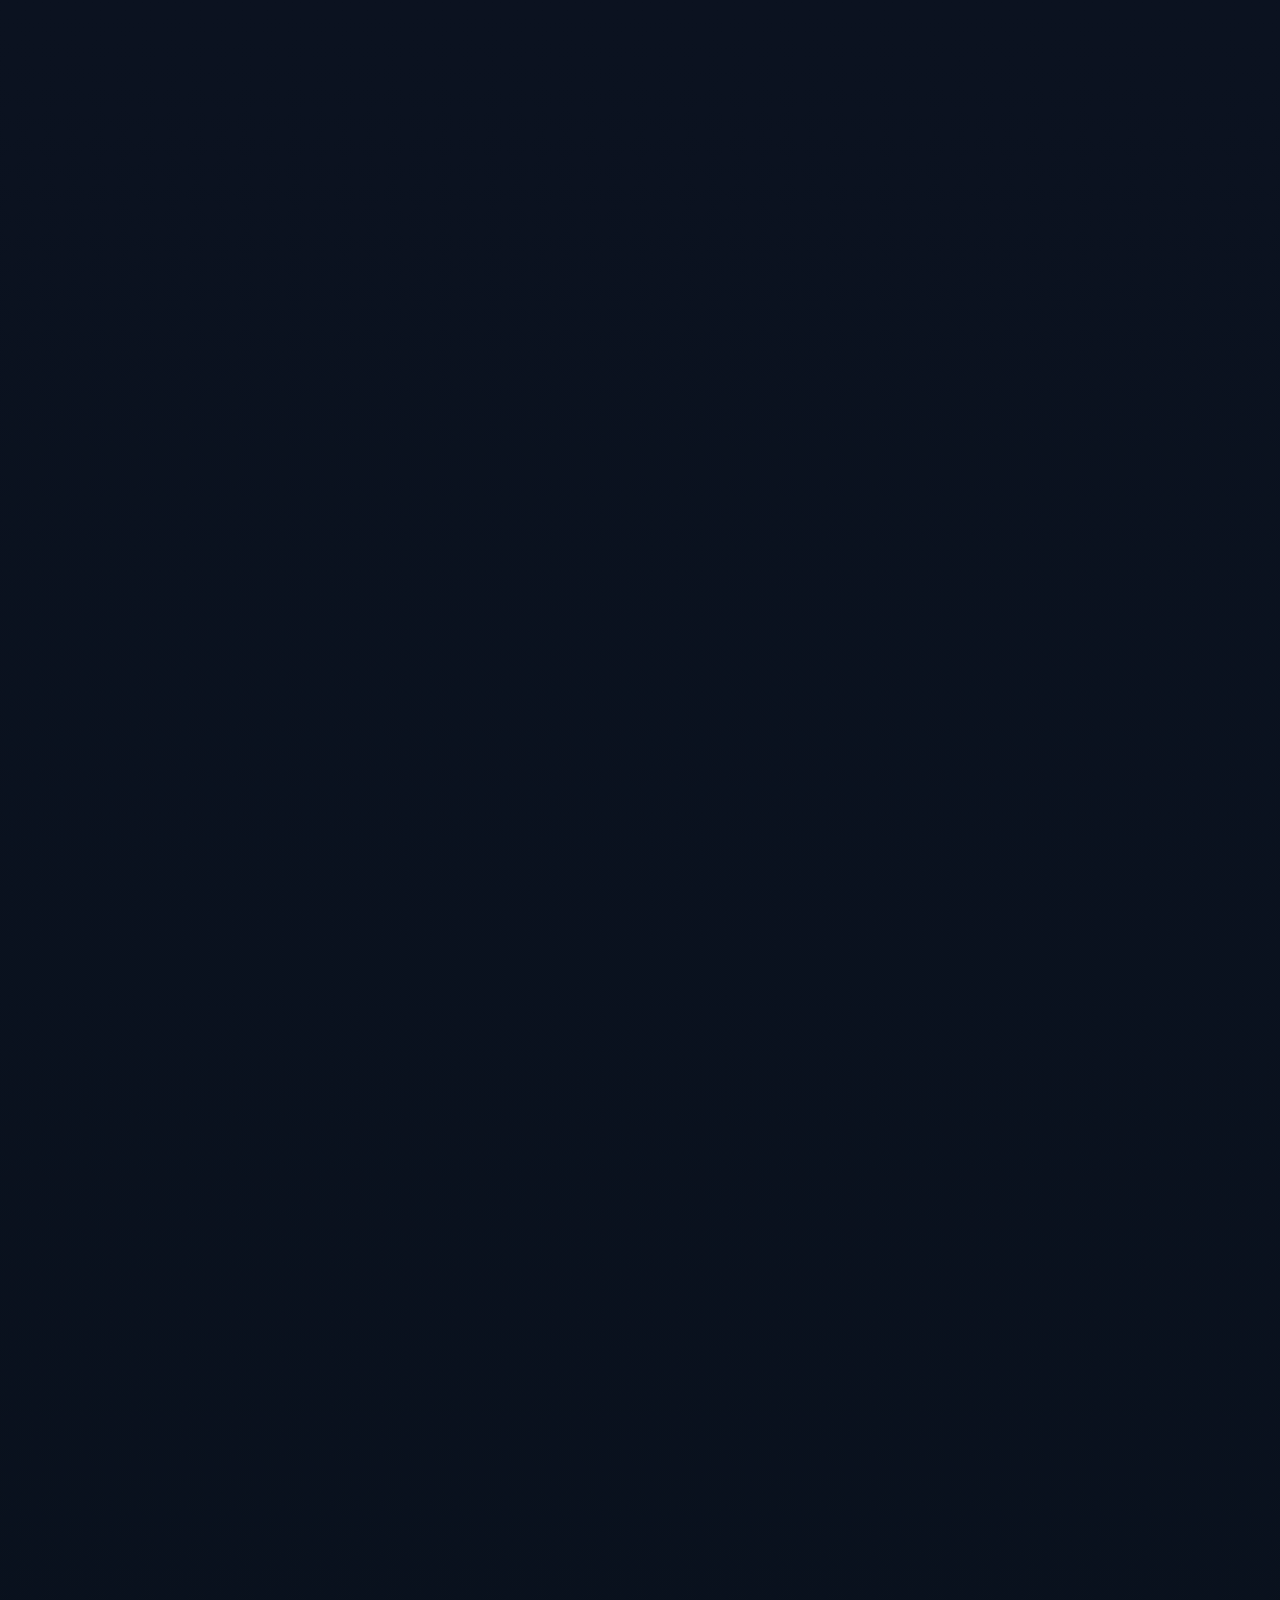
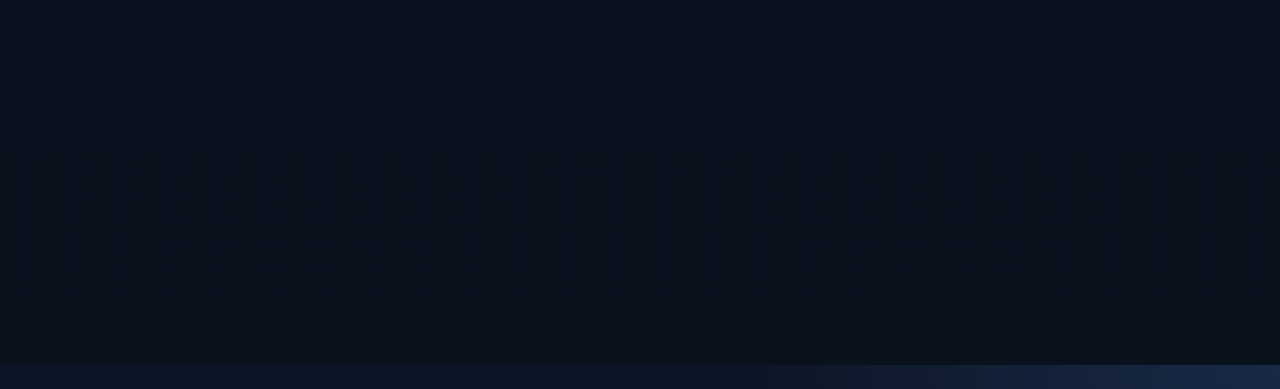
==== commit 213ceef7: "website focus to service shift" ====
--- a/index.html
+++ b/index.html
@@ -3,19 +3,19 @@
 <head>
   <meta charset="UTF-8">
   <meta name="viewport" content="width=device-width, initial-scale=1.0">
-  <title>Pinovio | AI Tools &amp; Automation Systems</title>
-  <meta name="description" content="Pinovio helps people discover AI tools, automation systems, chatbots, and productivity stacks that improve speed, output, and operational performance.">
+  <title>Pinovio | Web Design + AI for Small Businesses</title>
+  <meta name="description" content="Professional websites and AI assistants for small businesses and startups. Clean design, honest pricing, delivered in 2–4 weeks. Starting at $2,999.">
   <meta name='impact-site-verification' value='88fb0bc8-3437-41cc-970c-bcc5656cf1b3'>
   <link rel="stylesheet" href="style.css?v=20260309">
   <link rel="icon" href="assets/pinovio-logo-header.png" type="image/png">
   <meta property="og:type" content="website">
-  <meta property="og:title" content="Pinovio | AI Tools &amp; Automation Systems">
-  <meta property="og:description" content="Pinovio helps people discover AI tools, automation systems, chatbots, and productivity stacks that improve speed, output, and operational performance.">
+  <meta property="og:title" content="Pinovio | AI-Powered Websites &amp; Sales Assistants">
+  <meta property="og:description" content="Modern websites with AI sales assistants that answer questions, qualify leads, and convert visitors 24/7.">
   <meta property="og:url" content="https://www.pinovio.com/">
   <meta property="og:image" content="https://www.pinovio.com/assets/pinovio-logo-header.png">
   <meta name="twitter:card" content="summary">
-  <meta name="twitter:title" content="Pinovio | AI Tools &amp; Automation Systems">
-  <meta name="twitter:description" content="Pinovio helps people discover AI tools, automation systems, chatbots, and productivity stacks that improve speed, output, and operational performance.">
+  <meta name="twitter:title" content="Pinovio | AI-Powered Websites &amp; Sales Assistants">
+  <meta name="twitter:description" content="Modern websites with AI sales assistants that answer questions, qualify leads, and convert visitors 24/7.">
   <link rel="stylesheet" href="animations.css">
   <link rel="stylesheet" href="three-intro.css">
   <script src="https://cdnjs.cloudflare.com/ajax/libs/three.js/r128/three.min.js" defer></script>
@@ -48,9 +48,9 @@
       </a>
       <nav class="site-nav" aria-label="Primary">
         <a href="index.html" aria-current="page">Home</a>
+        <a href="for-businesses.html">Services</a>
         <a href="accessories.html">AI Tools</a>
         <a href="insights.html">Insights</a>
-        <a href="for-businesses.html">For Businesses</a>
         <a href="about.html">About</a>
       </nav>
     </div>
@@ -60,25 +60,25 @@
     <section class="hero">
       <div class="container hero-layout hero-layout-single">
         <div class="hero-copy">
-          <p class="eyebrow">The Practical AI Tools Guide</p>
-          <h1>AI Tools &amp; Automation Systems.</h1>
-          <p>Most AI content is full of hype or too vague to act on. Pinovio cuts through that — practical tool rankings, honest evaluations, and clear guidance on what actually moves the needle.</p>
+          <p class="eyebrow">Web Design + AI</p>
+          <h1>Most websites are brochures. Yours doesn't have to be.</h1>
+          <p>We build clean, professional websites and train an AI assistant on your business — so visitors get real answers and you get leads, day or night. No agency markup. No months of waiting.</p>
           <div class="hero-actions">
-            <a class="button button-primary" href="accessories.html">Explore AI Tools</a>
-            <a class="button button-secondary" href="insights.html">Read the Guides</a>
+            <a class="button button-primary" href="for-businesses.html">See Pricing</a>
+            <a class="button button-secondary" href="contact.html">See If We're a Fit</a>
           </div>
           <div class="stat-bar">
             <div class="stat-item">
-              <span class="stat-number">4</span>
-              <span class="stat-label">Guides Published</span>
+              <span class="stat-number">24/7</span>
+              <span class="stat-label">AI answers your visitors</span>
             </div>
             <div class="stat-item">
-              <span class="stat-number">30+</span>
-              <span class="stat-label">Tools Evaluated</span>
+              <span class="stat-number">2–4 wks</span>
+              <span class="stat-label">From call to launch</span>
             </div>
             <div class="stat-item">
-              <span class="stat-number">2026</span>
-              <span class="stat-label">Updated Regularly</span>
+              <span class="stat-number">$2,999</span>
+              <span class="stat-label">Simple site, all-in</span>
             </div>
           </div>
         </div>
@@ -87,23 +87,33 @@
 
     <section class="section">
       <div class="container">
-        <h2>Choose Your Path</h2>
-        <p class="section-intro">Pick the option that matches what you need right now.</p>
+        <h2>Four Options. One Clear Goal.</h2>
+        <p class="section-intro">New site, advanced site, AI chatbot, or improve what you have. Pick where you are now.</p>
         <div class="decision-grid">
           <article class="card decision-card">
-            <h3>I want the right AI tools</h3>
-            <p>Compare tool categories and recommendations for work, projects, and everyday use.</p>
-            <a class="button button-secondary" href="accessories.html">Go to AI Tools</a>
+            <p class="eyebrow">Simple Website</p>
+            <h3>$2,999 <span style="font-size: 0.6em; color: var(--muted); font-weight: 500;">+ $99/mo optional</span></h3>
+
+            <p>A clean, custom-built site — mobile-ready, basic SEO. Delivered in 2–3 weeks. AI chatbot available as an add-on.</p>
+            <a class="button button-secondary" href="for-businesses.html#starter">What's included</a>
           </article>
           <article class="card decision-card">
-            <h3>I want to learn automation</h3>
-            <p>Read publication-grade insights on AI systems, automation strategy, and execution frameworks.</p>
-            <a class="button button-secondary" href="insights.html">Go to Insights</a>
+            <p class="eyebrow">Advanced Website · Most Popular</p>
+            <h3>$5,999 <span style="font-size: 0.6em; color: var(--muted); font-weight: 500;">+ $199/mo optional</span></h3>
+            <p>Custom-built site with animations and premium design. Built to convert. AI chatbot available as an add-on.</p>
+            <a class="button button-secondary" href="for-businesses.html#growth">What's included</a>
           </article>
           <article class="card decision-card">
-            <h3>I want done-for-you setup</h3>
-            <p>See service options for chatbot setup and workflow deployment.</p>
-            <a class="button button-secondary" href="for-businesses.html">Go to Services</a>
+            <p class="eyebrow">AI Chatbot</p>
+            <h3>$800 <span style="font-size: 0.6em; color: var(--muted); font-weight: 500;">+ $99/mo optional</span></h3>
+            <p>Already have a website? We train an AI on your business and deploy it on your existing site. 2–3 day setup.</p>
+            <a class="button button-secondary" href="for-businesses.html#chatbot">What's included</a>
+          </article>
+          <article class="card decision-card">
+            <p class="eyebrow">Website Improvement</p>
+            <h3>Let's Talk</h3>
+            <p>Your site exists but could be better. Redesign, refresh, speed fixes, UX improvements — priced per scope, no full rebuild needed.</p>
+            <a class="button button-secondary" href="for-businesses.html#improvement">Get a quote</a>
           </article>
         </div>
       </div>
@@ -111,8 +121,58 @@
 
     <section class="section section-muted">
       <div class="container">
-        <h2>Latest from Pinovio</h2>
-        <p class="section-intro">Recent guides and tool picks — updated as the AI landscape changes.</p>
+        <h2>What the AI actually does.</h2>
+        <p class="section-intro">It's not a gimmick. Here's what it handles while you're focused on other things.</p>
+        <div class="grid grid-3">
+          <article class="card">
+            <h3>Answers questions immediately</h3>
+            <p>Pricing, hours, services, how to book — visitors get a real answer the moment they ask. Most leave when they can't find it fast enough.</p>
+          </article>
+          <article class="card">
+            <h3>Filters your enquiries</h3>
+            <p>Asks the right questions, captures contact info, and separates serious buyers from casual browsers before anything lands in your inbox.</p>
+          </article>
+          <article class="card">
+            <h3>Speaks like you, not a robot</h3>
+            <p>Trained on your website and docs. It only says what you'd say, in your tone. If it doesn't know, it says so and hands off to you.</p>
+          </article>
+        </div>
+      </div>
+    </section>
+
+    <section class="section">
+      <div class="container">
+        <h2>How it works.</h2>
+        <p class="section-intro">Four steps. You'll know exactly what's happening at every stage.</p>
+        <div class="grid grid-2">
+          <article class="card">
+            <p class="eyebrow">Step 01</p>
+            <h3>A quick call</h3>
+            <p>15 minutes. You tell us what you need, we ask a few questions and tell you honestly which package fits — or if none of them do.</p>
+          </article>
+          <article class="card">
+            <p class="eyebrow">Step 02</p>
+            <h3>We design and build</h3>
+            <p>We design the site, train the AI on your business content, and share a preview link. Usually within 1–2 weeks of the kickoff call.</p>
+          </article>
+          <article class="card">
+            <p class="eyebrow">Step 03</p>
+            <h3>You review it</h3>
+            <p>Tell us what to change. We revise. Two full rounds included in every package. We're not done until you're happy with it.</p>
+          </article>
+          <article class="card">
+            <p class="eyebrow">Step 04</p>
+            <h3>We launch and stay available</h3>
+            <p>Your site goes live. The monthly retainer covers hosting, updates, and chatbot tuning as your business evolves.</p>
+          </article>
+        </div>
+      </div>
+    </section>
+
+    <section class="section section-muted">
+      <div class="container">
+        <h2>Latest from the Insights Hub</h2>
+        <p class="section-intro">Practical guides on AI tools, automation, and website strategy. Free to read.</p>
         <div class="grid grid-2">
           <article class="card update-card">
             <div class="update-card-header">
@@ -137,7 +197,7 @@
 
           <article class="card update-card">
             <div class="update-card-header">
-              <p class="publication-meta">Top Picks Right Now</p>
+              <p class="publication-meta">AI Tool Picks</p>
               <a href="accessories.html">View all tools</a>
             </div>
             <div class="update-list">
@@ -159,15 +219,30 @@
       </div>
     </section>
 
+    <section class="section">
+      <div class="container">
+        <div class="card" style="text-align:center; padding: 56px 32px;">
+          <p class="eyebrow">Still have questions?</p>
+          <h2 style="margin-top: 8px;">15 minutes. No pitch, just answers.</h2>
+          <p style="max-width: 600px; margin: 16px auto 28px; color: var(--muted);">Tell us what you're working on. We'll be straight with you about whether we're the right fit — and if we're not, we'll say so.</p>
+          <div class="hero-actions" style="justify-content:center;">
+            <a class="button button-primary" href="contact.html">Start the conversation</a>
+            <a class="button button-secondary" href="for-businesses.html">See pricing first</a>
+          </div>
+        </div>
+      </div>
+    </section>
+
   </main>
 
   <footer class="site-footer">
     <div class="container footer-row">
-      <p>© 2026 Pinovio. AI tools and automation systems.</p>
+      <p>© 2026 Pinovio. AI-powered websites and sales assistants for modern businesses.</p>
       <div class="footer-links">
-        <a href="#join-updates" data-open-signup>Get Updated</a>
+        <a href="for-businesses.html">Services</a>
         <a href="contact.html">Contact</a>
         <a href="about.html">About</a>
+        <a href="#join-updates" data-open-signup>Updates</a>
       </div>
     </div>
   </footer>
@@ -229,7 +304,6 @@
         }
 
         // TODO: Replace this with your email service (Beehiiv, ConvertKit, Mailchimp, or Formspree)
-        // Example with Formspree: fetch('https://formspree.io/f/YOUR_FORM_ID', { method: 'POST', ... })
         setNote('Thanks. You are on the list.');
         emailInput.value = '';
         setTimeout(closeModal, 700);
--- a/style.css
+++ b/style.css
@@ -391,7 +391,7 @@
 }
 
 .section-intro {
-  margin: 0 0 18px;
+  margin: 0 0 36px;
   color: var(--muted);
   max-width: 70ch;
 }
@@ -419,7 +419,7 @@
 
 .decision-grid {
   display: grid;
-  grid-template-columns: repeat(3, minmax(0, 1fr));
+  grid-template-columns: repeat(2, minmax(0, 1fr));
   gap: 14px;
 }
 
@@ -428,11 +428,12 @@
 }
 
 .decision-card p {
-  margin: 0 0 14px;
+  margin: 0;
 }
 
 .decision-card .button {
   width: 100%;
+  margin-top: 28px;
 }
 
 .card h3 {
--- a/three-intro.css
+++ b/three-intro.css
@@ -88,6 +88,86 @@
   50%      { transform: translateY(8px); opacity: 1; }
 }
 
+/* ============================================================
+   Motion toggle — floating switch (bottom-right) to pause/
+   resume the wave particle animation.
+   ============================================================ */
+#pinovio-motion-toggle {
+  position: fixed;
+  bottom: 22px;
+  right: 22px;
+  z-index: 10;
+  pointer-events: auto;
+  opacity: 0;
+  animation: pinovio-toggle-fadein 0.5s ease 0.4s forwards;
+}
+
+@keyframes pinovio-toggle-fadein {
+  to { opacity: 1; }
+}
+
+.pinovio-motion-btn {
+  display: flex;
+  align-items: center;
+  gap: 7px;
+  background: rgba(14, 22, 40, 0.80);
+  border: 1px solid rgba(148, 163, 184, 0.18);
+  border-radius: 999px;
+  padding: 7px 12px 7px 9px;
+  color: rgba(156, 163, 175, 0.75);
+  font-size: 11px;
+  font-family: -apple-system, BlinkMacSystemFont, "Segoe UI", Roboto, sans-serif;
+  font-weight: 500;
+  cursor: pointer;
+  backdrop-filter: blur(12px);
+  -webkit-backdrop-filter: blur(12px);
+  transition: background 0.2s ease, border-color 0.2s ease, color 0.2s ease;
+  user-select: none;
+  line-height: 1;
+}
+
+.pinovio-motion-btn:hover {
+  background: rgba(20, 28, 48, 0.92);
+  border-color: rgba(59, 130, 246, 0.32);
+  color: rgba(249, 250, 251, 0.88);
+}
+
+/* Toggle track */
+.pinovio-motion-btn__track {
+  position: relative;
+  width: 28px;
+  height: 16px;
+  background: #3b82f6;
+  border-radius: 999px;
+  flex-shrink: 0;
+  transition: background 0.22s ease;
+}
+
+.pinovio-motion-btn__thumb {
+  position: absolute;
+  top: 2px;
+  left: 2px;
+  width: 12px;
+  height: 12px;
+  background: #fff;
+  border-radius: 50%;
+  box-shadow: 0 1px 4px rgba(0, 0, 0, 0.35);
+  transition: transform 0.22s ease;
+}
+
+/* Off state */
+#pinovio-motion-toggle.is-off .pinovio-motion-btn__track {
+  background: rgba(75, 85, 99, 0.55);
+}
+
+#pinovio-motion-toggle.is-off .pinovio-motion-btn__thumb {
+  transform: translateX(12px);
+}
+
+#pinovio-motion-toggle.is-off .pinovio-motion-btn {
+  color: rgba(107, 114, 128, 0.6);
+}
+
 @media (prefers-reduced-motion: reduce) {
   body > .site-header,
   body > main,
@@ -97,4 +177,8 @@
   .pinovio-scroll-cue__arrow {
     animation: none;
   }
+  .pinovio-motion-btn__track,
+  .pinovio-motion-btn__thumb {
+    transition: none;
+  }
 }
